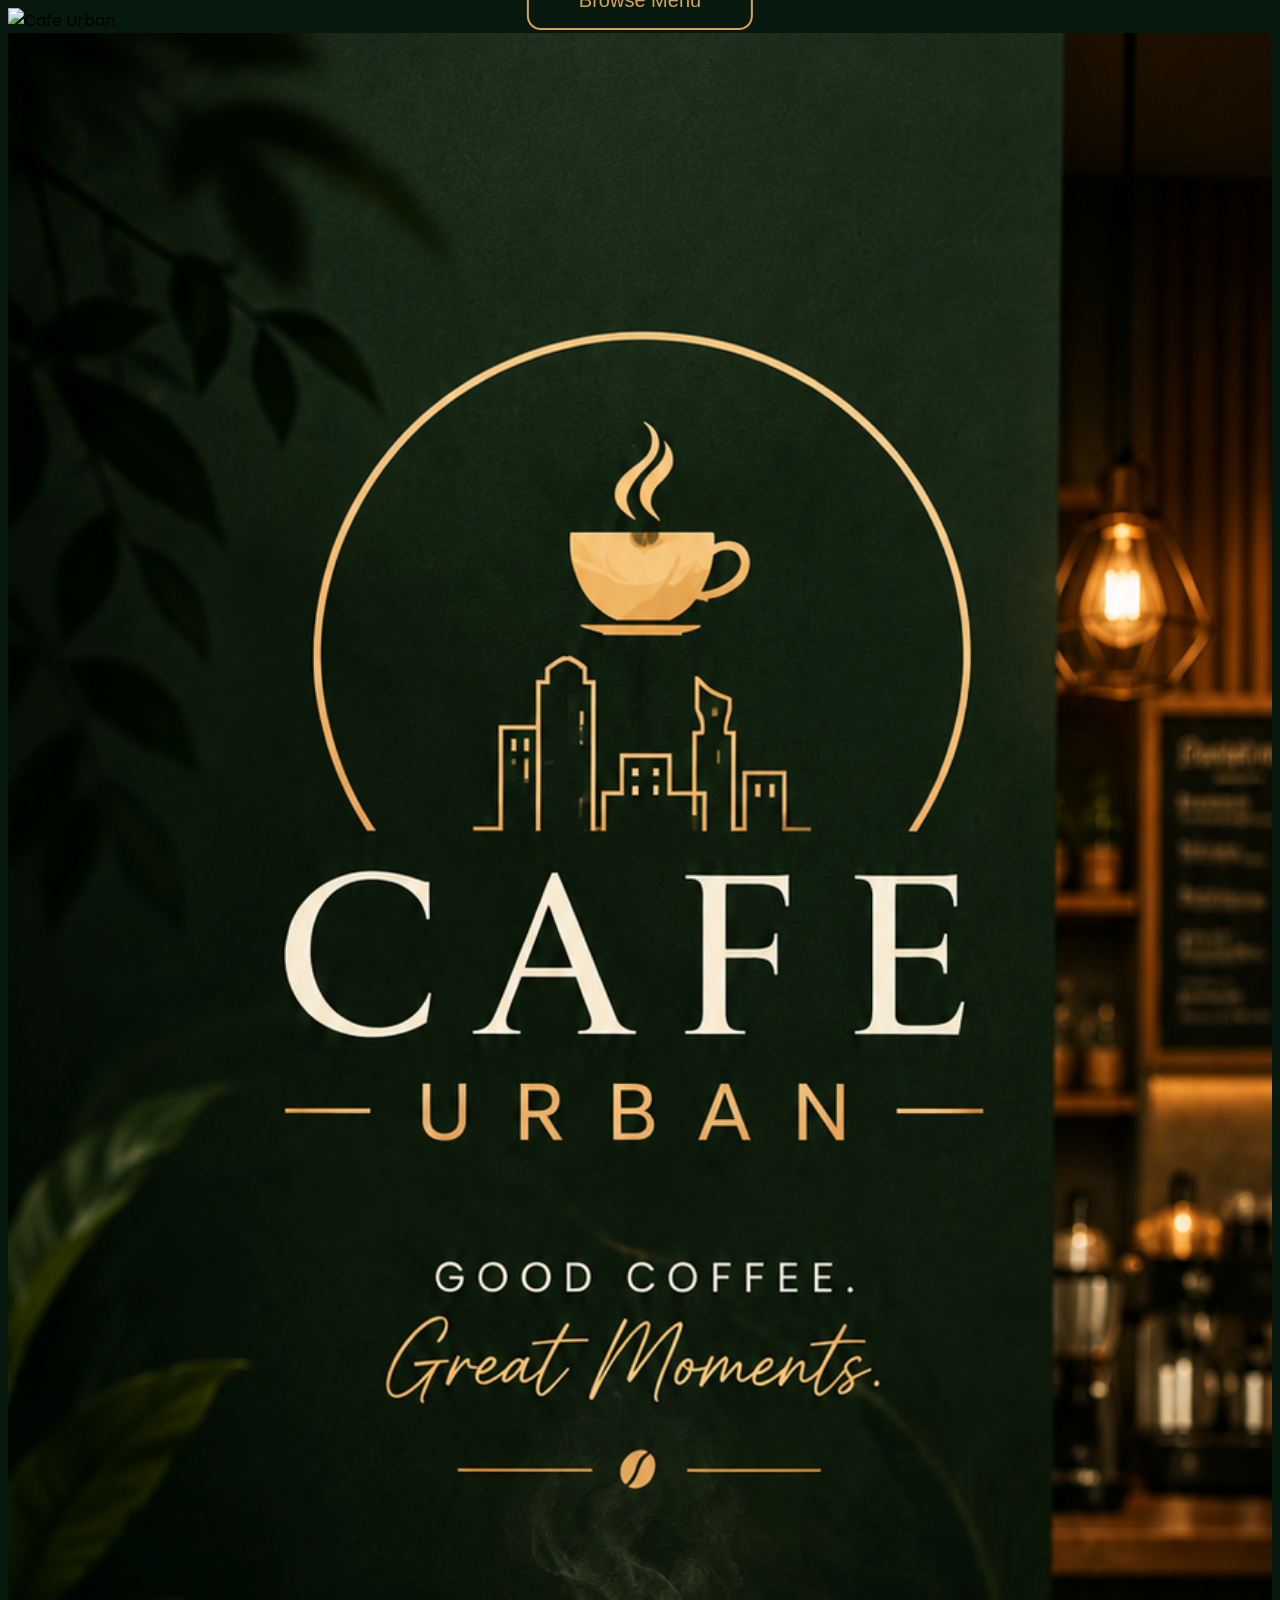
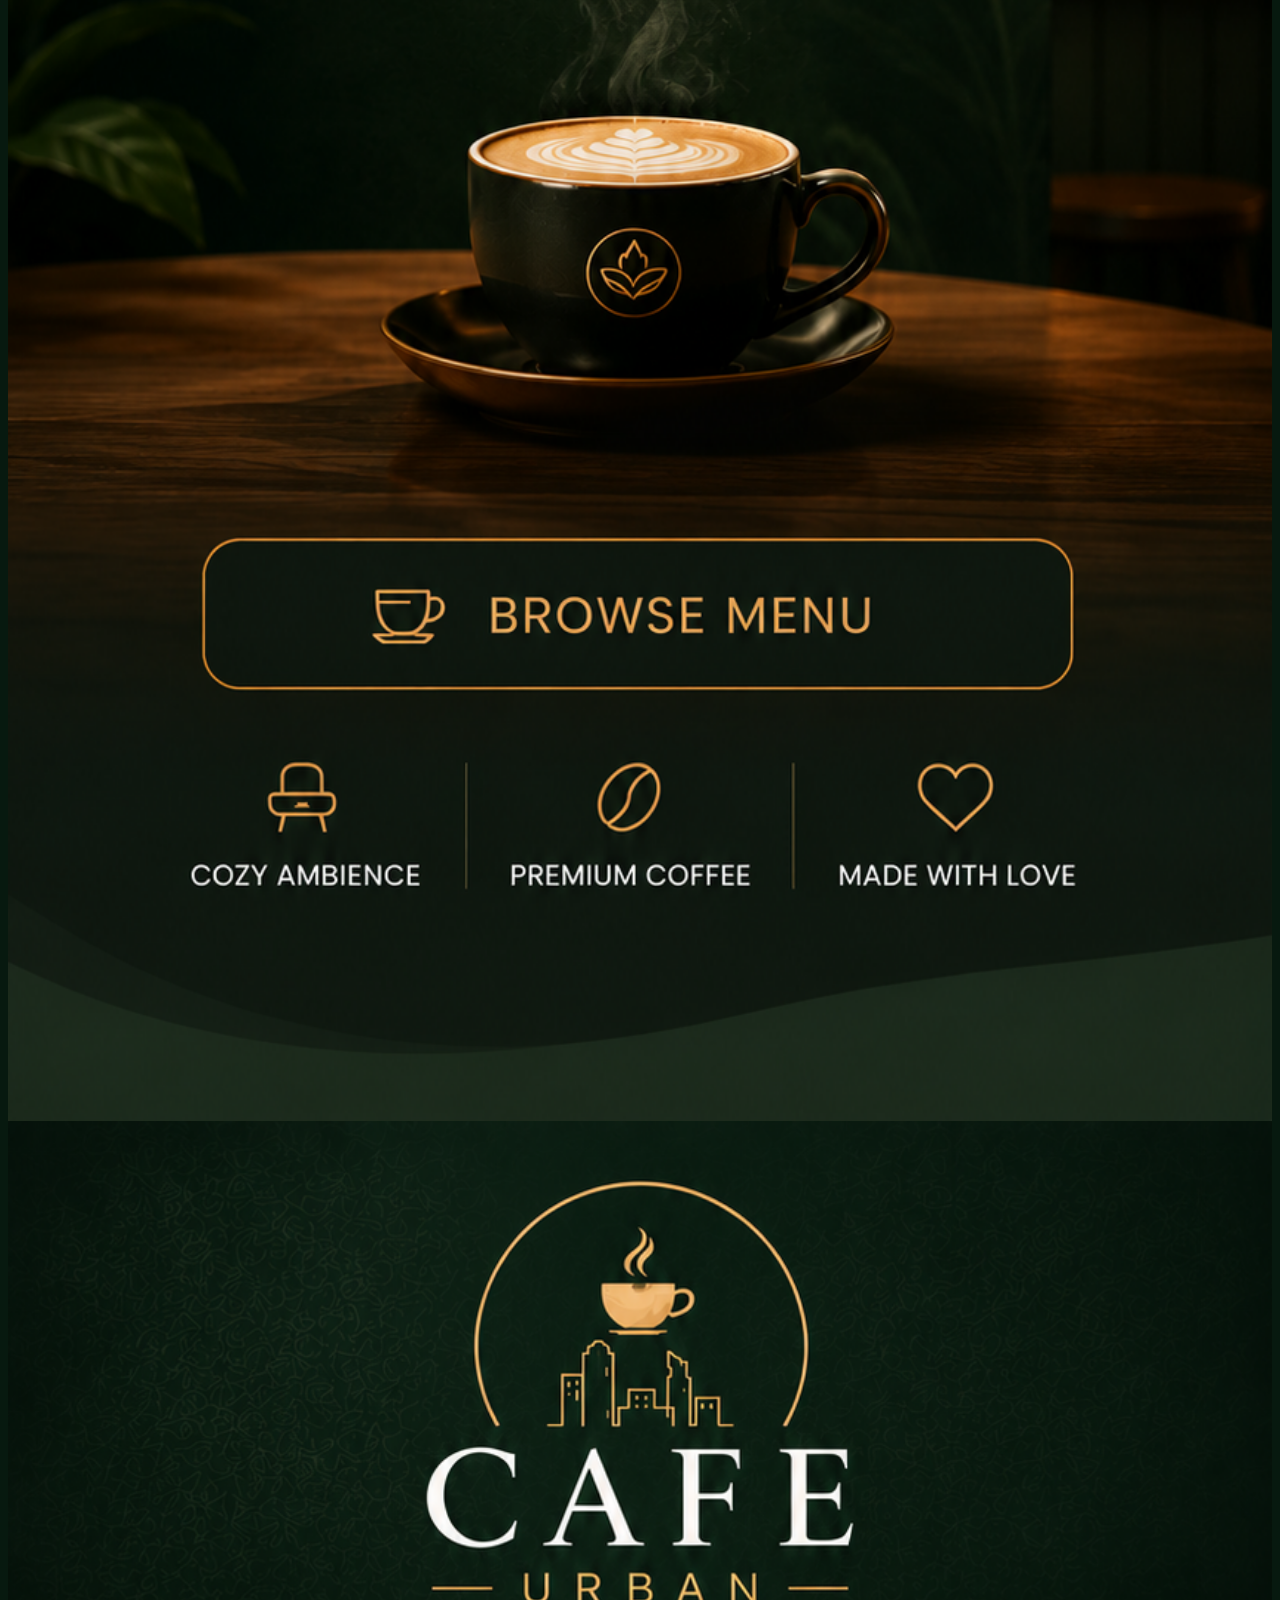
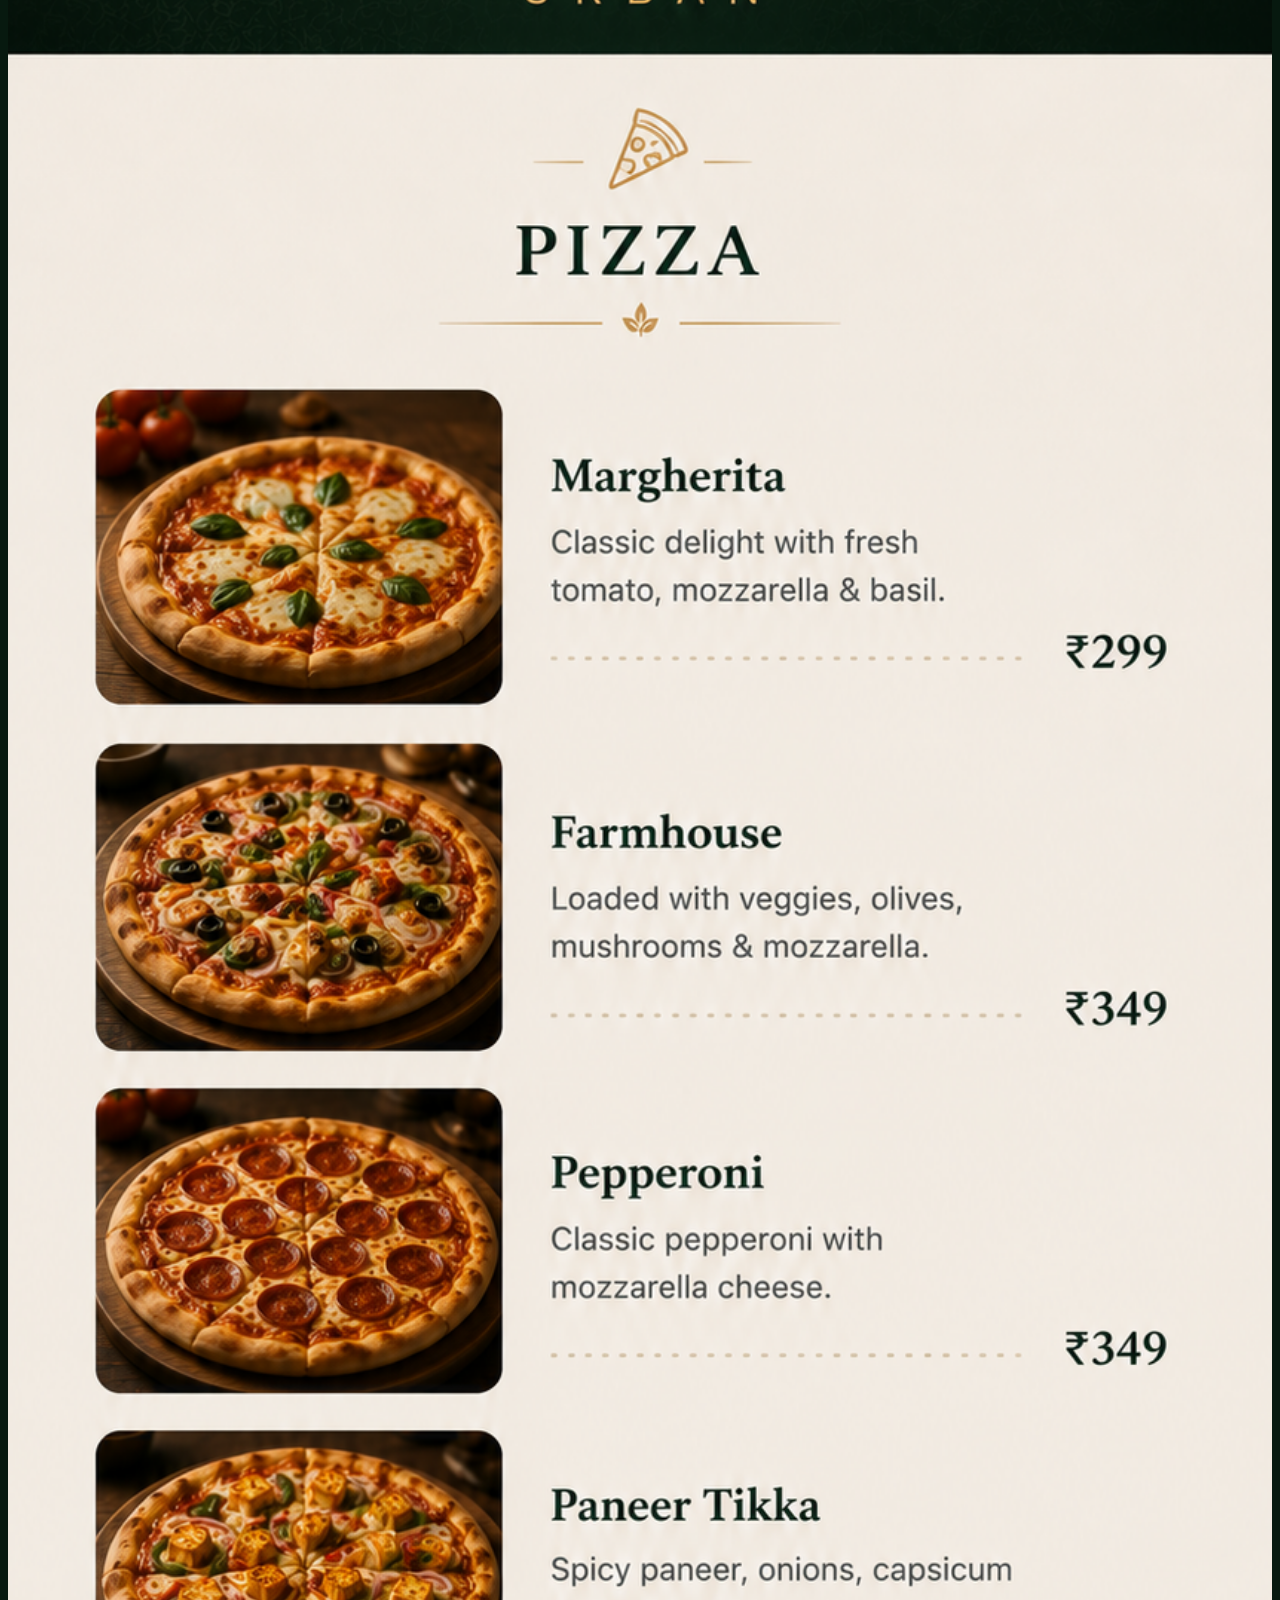
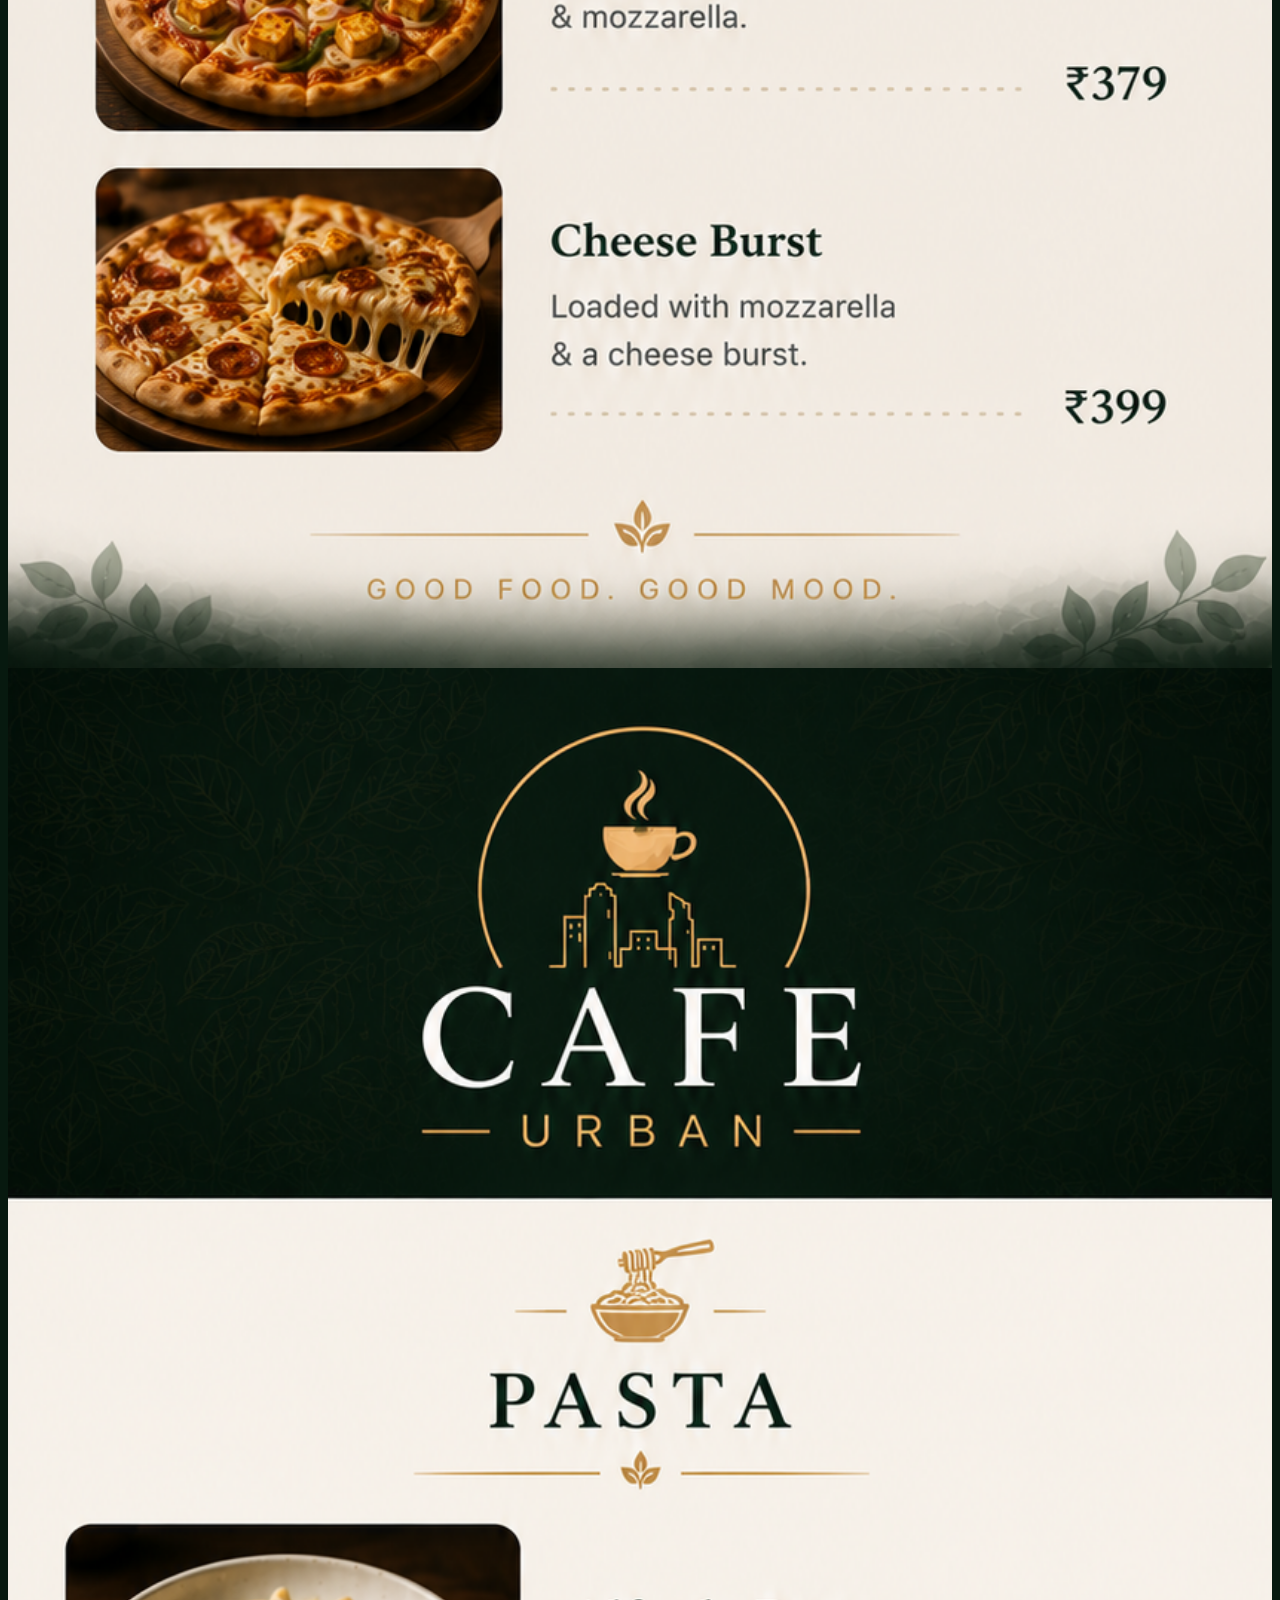
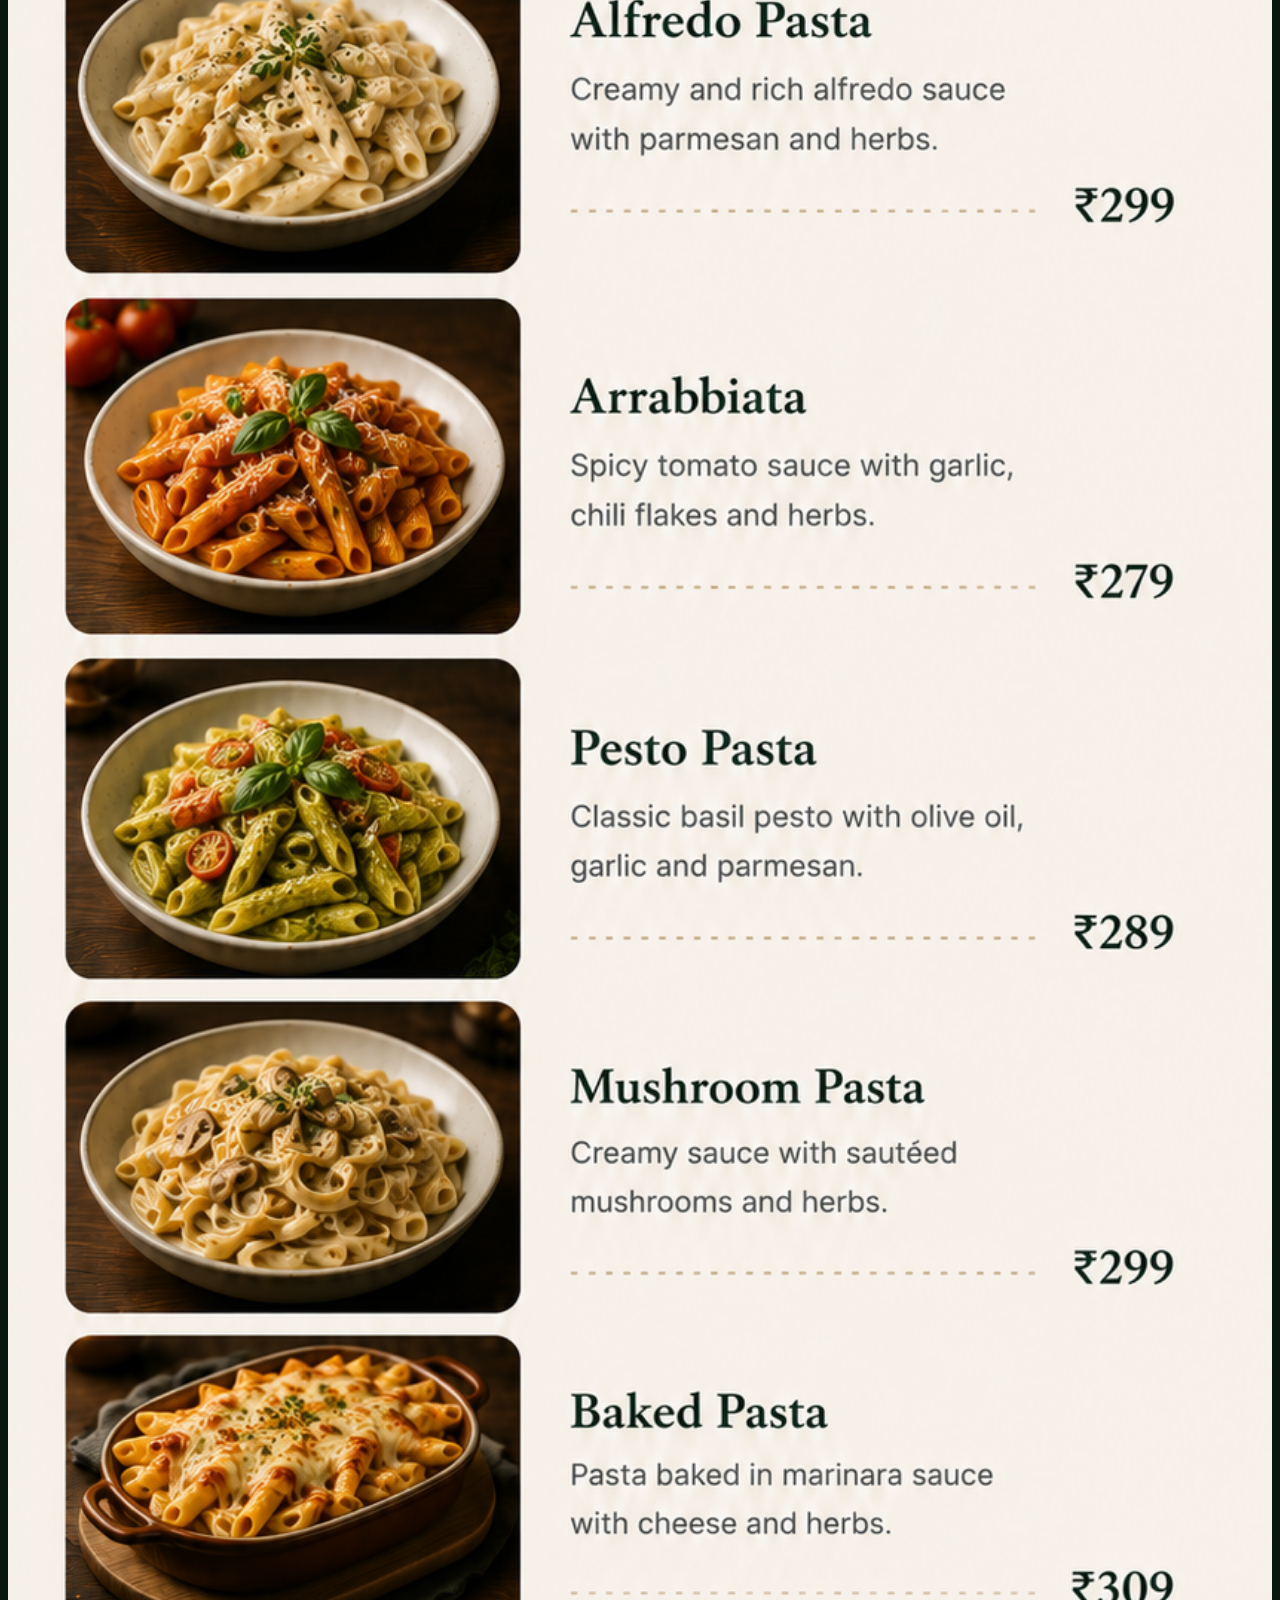
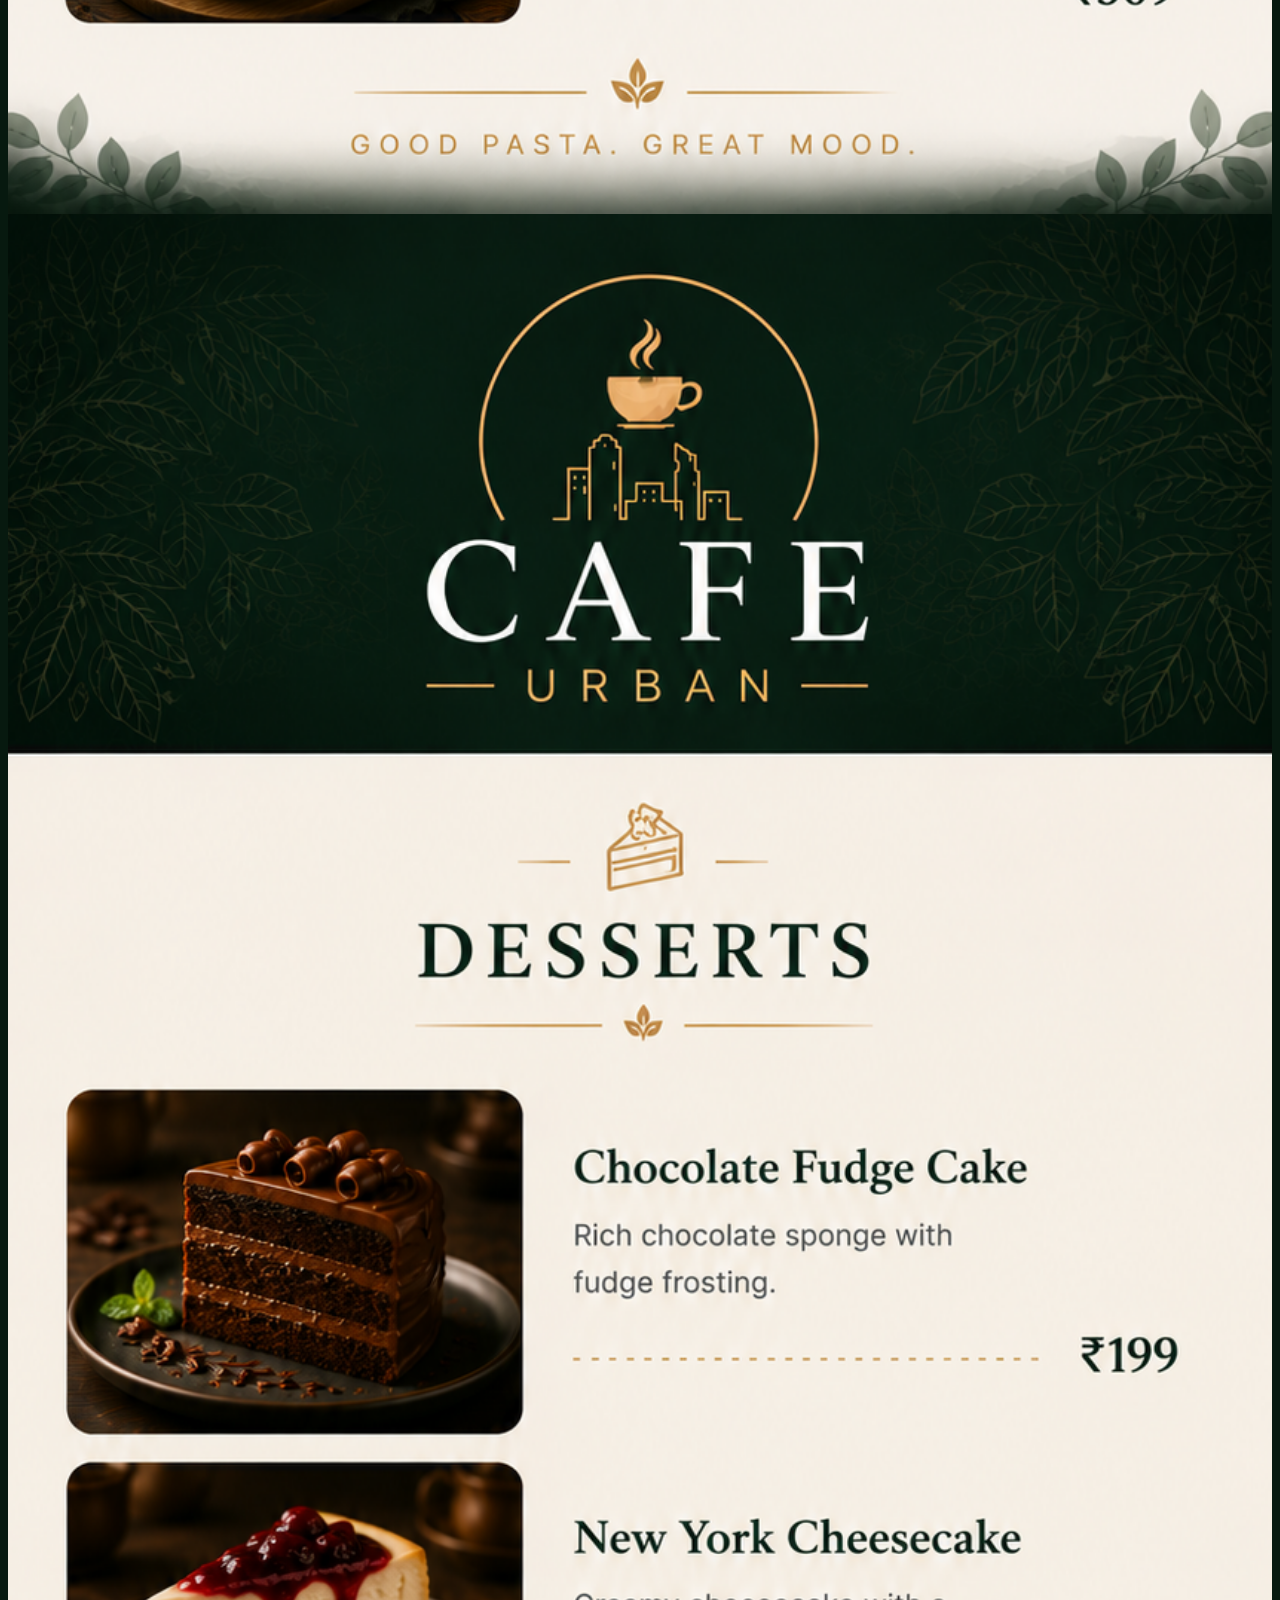
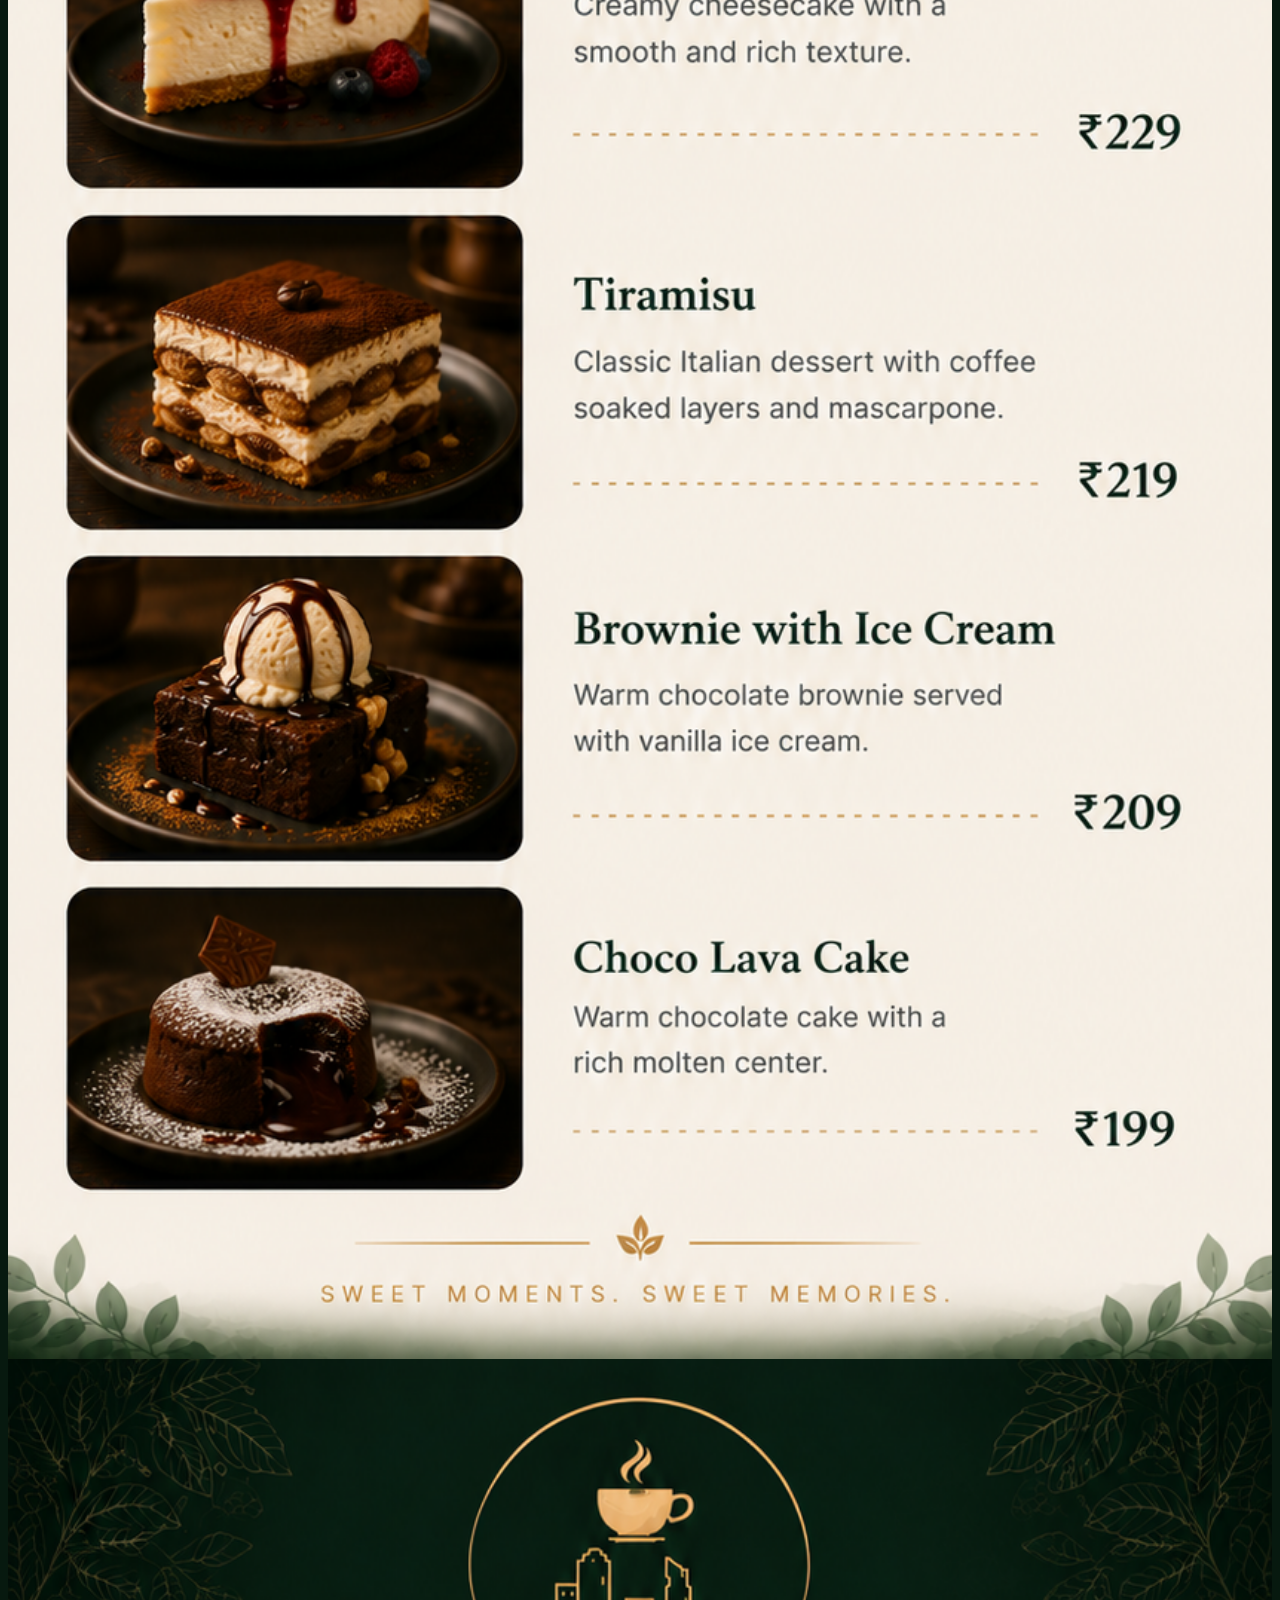
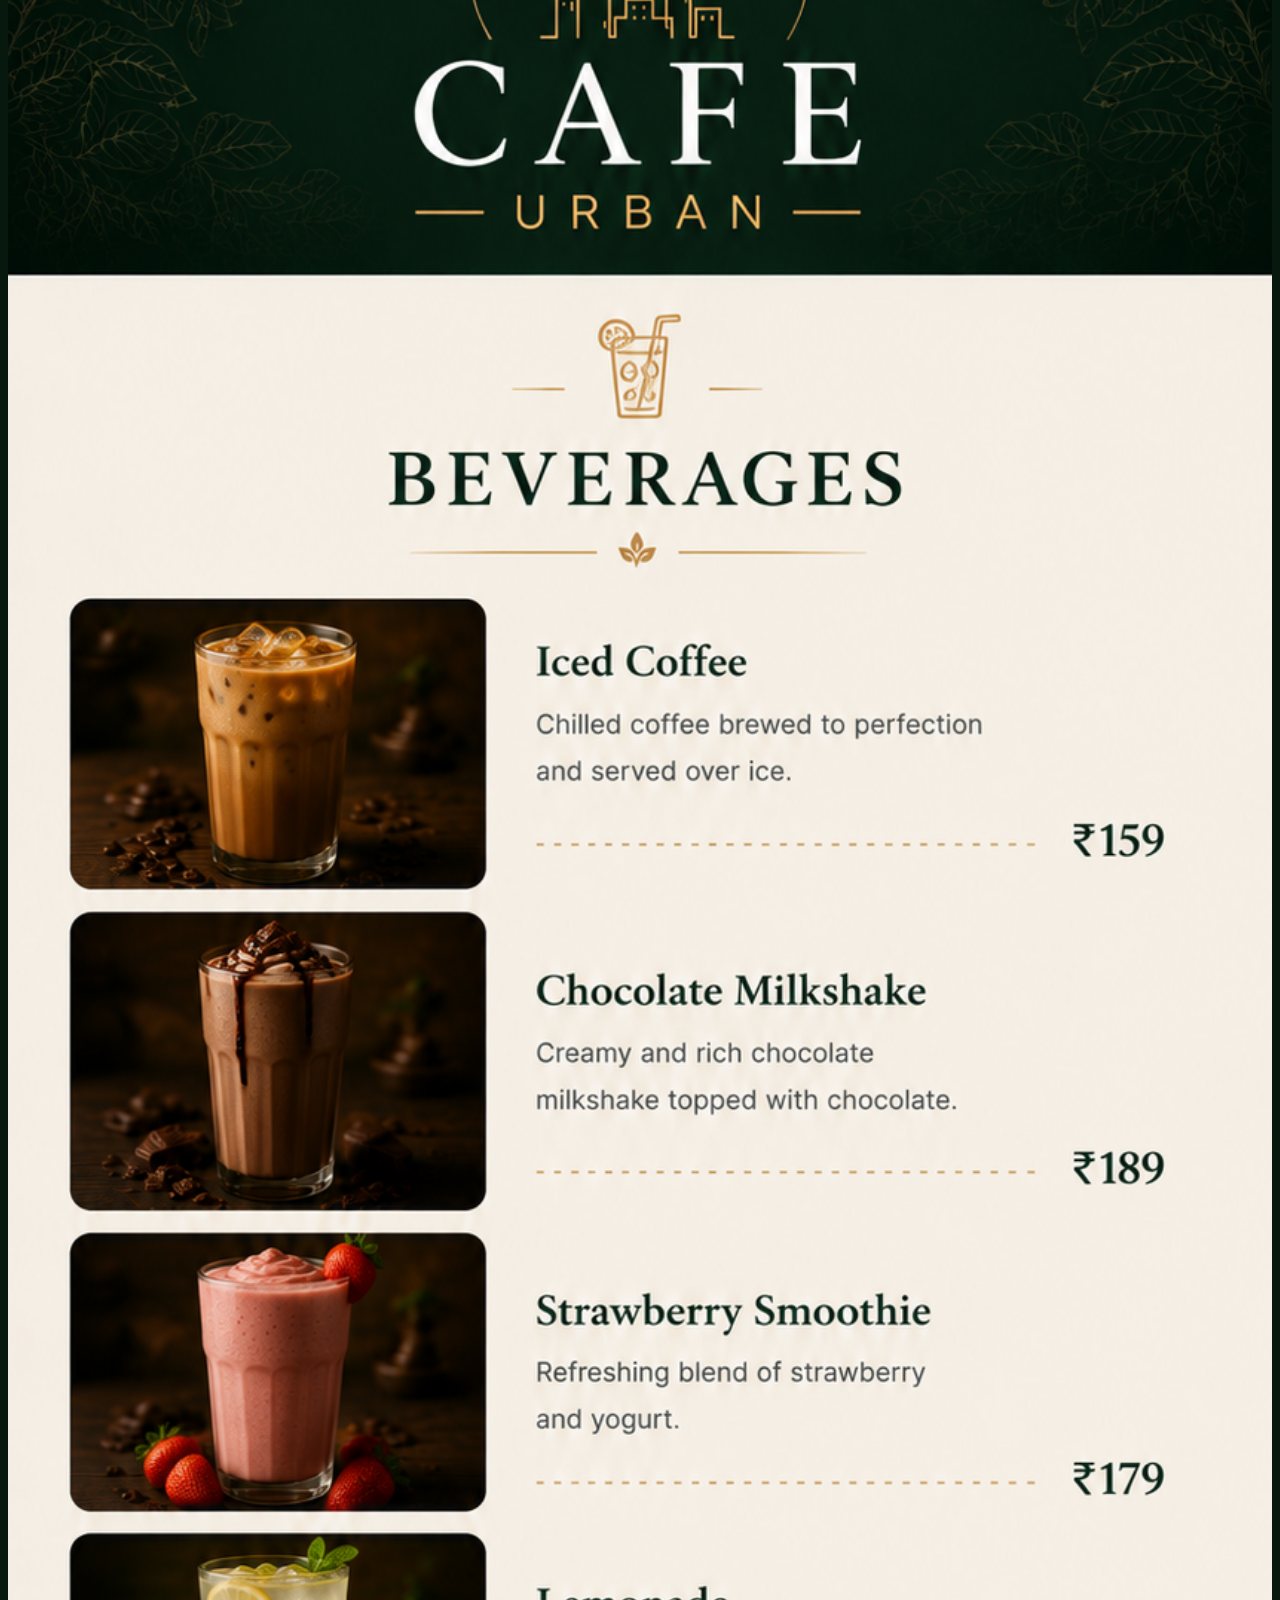
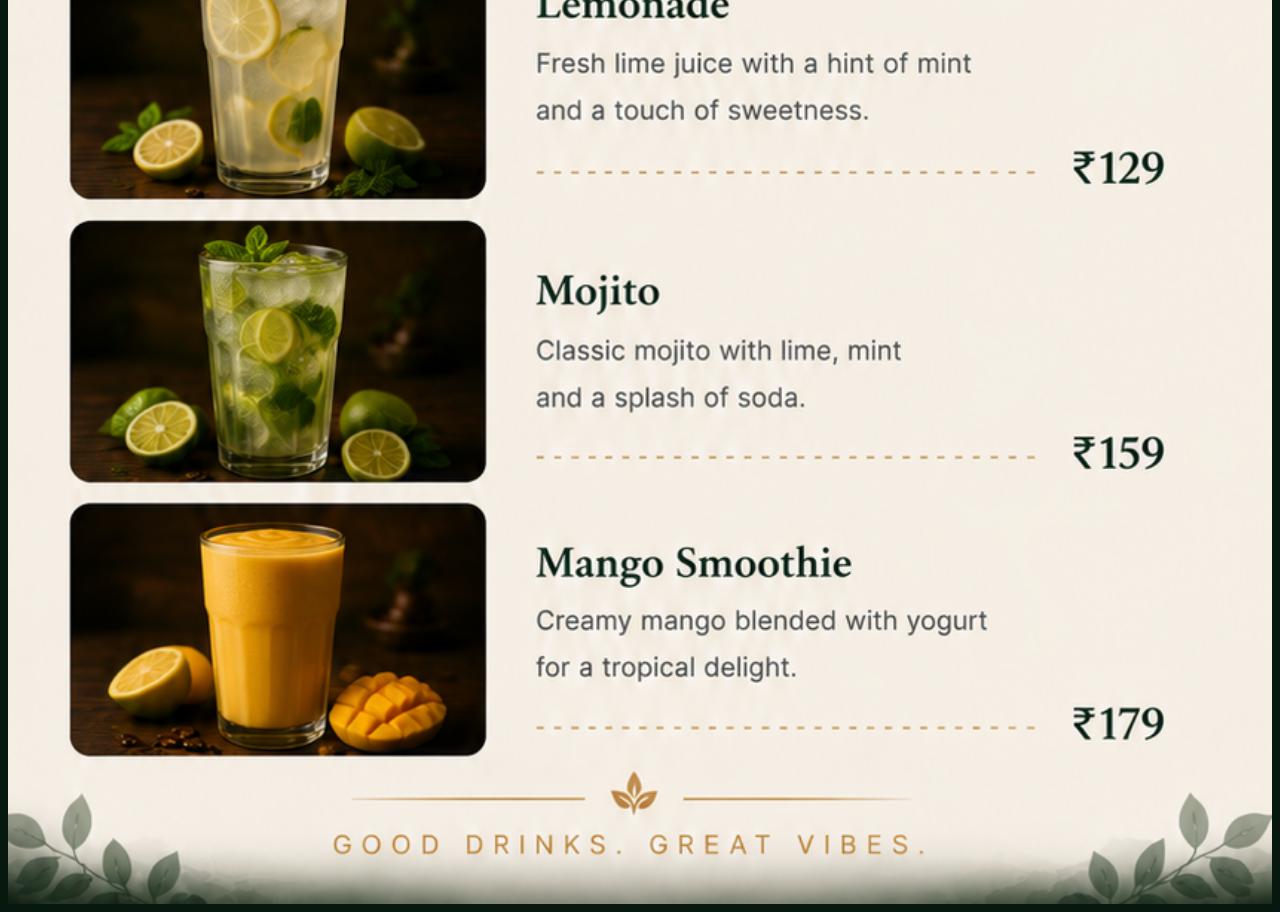
==== index.html @ f93a3f53 "Rename Index.html to index.html" ====
<!DOCTYPE html>
<html lang="en">

<head>

<meta charset="UTF-8">

<meta name="viewport"
content="width=device-width, initial-scale=1.0">

<title>Cafe Urban</title>

<link rel="stylesheet" href="style.css">

<link rel="preconnect" href="https://fonts.googleapis.com">

<link href="https://fonts.googleapis.com/css2?family=Cormorant+Garamond:wght@400;700&family=Poppins:wght@300;400;500&display=swap" rel="stylesheet">

</head>

<body>

<header class="hero">

<img src="images/hero.png" alt="Cafe Urban">

<div class="overlay">

<button onclick="scrollMenu()">

Browse Menu

</button>

</div>

</header>

<section id="menu">

<div class="category">

<img src="hero.png">

</div>

<div class="category">

<img src="pizza.png">

</div>

<div class="category">

<img src="pasta.png">

</div>

<div class="category">

<img src="desserts.png">

</div>

<div class="category">

<img src="beverages.png">

</div>

</section>

<script src="script.js"></script>

</body>

</html>
---- style.css ----
s=*{
margin:0;
padding:0;
box-sizing:border-box;
}

body{

background:#07190F;

font-family:Poppins;

overflow-x:hidden;

}

.hero{

position:relative;

width:100%;

}

.hero img{

width:100%;

display:block;

}

.overlay{

position:absolute;

bottom:13%;

left:50%;

transform:translateX(-50%);

}

button{

background:transparent;

border:2px solid #D8A44D;

color:#D8A44D;

padding:16px 50px;

font-size:20px;

border-radius:14px;

cursor:pointer;

transition:.3s;

}

button:hover{

background:#D8A44D;

color:#07190F;

}

#menu{

background:#F8F3EB;

}

.category{

width:100%;

}

.category img{

width:100%;

display:block;

}
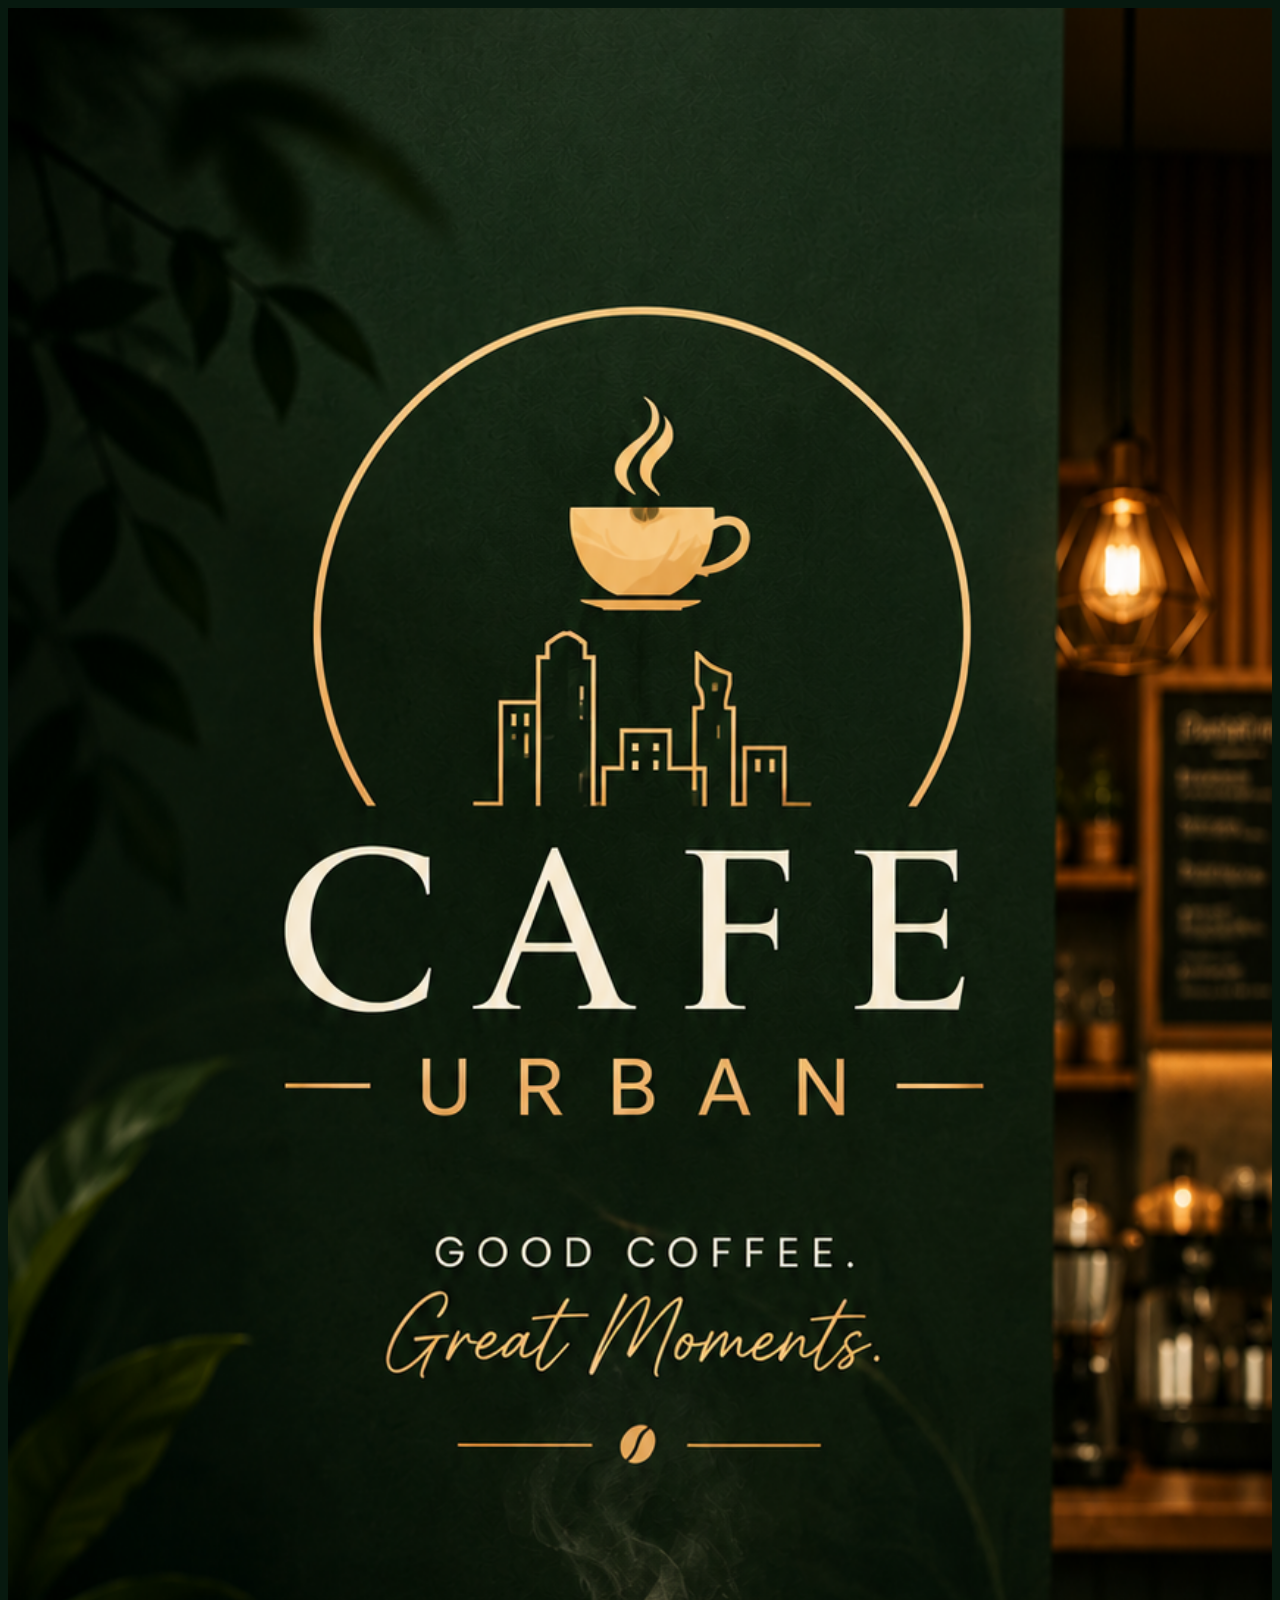
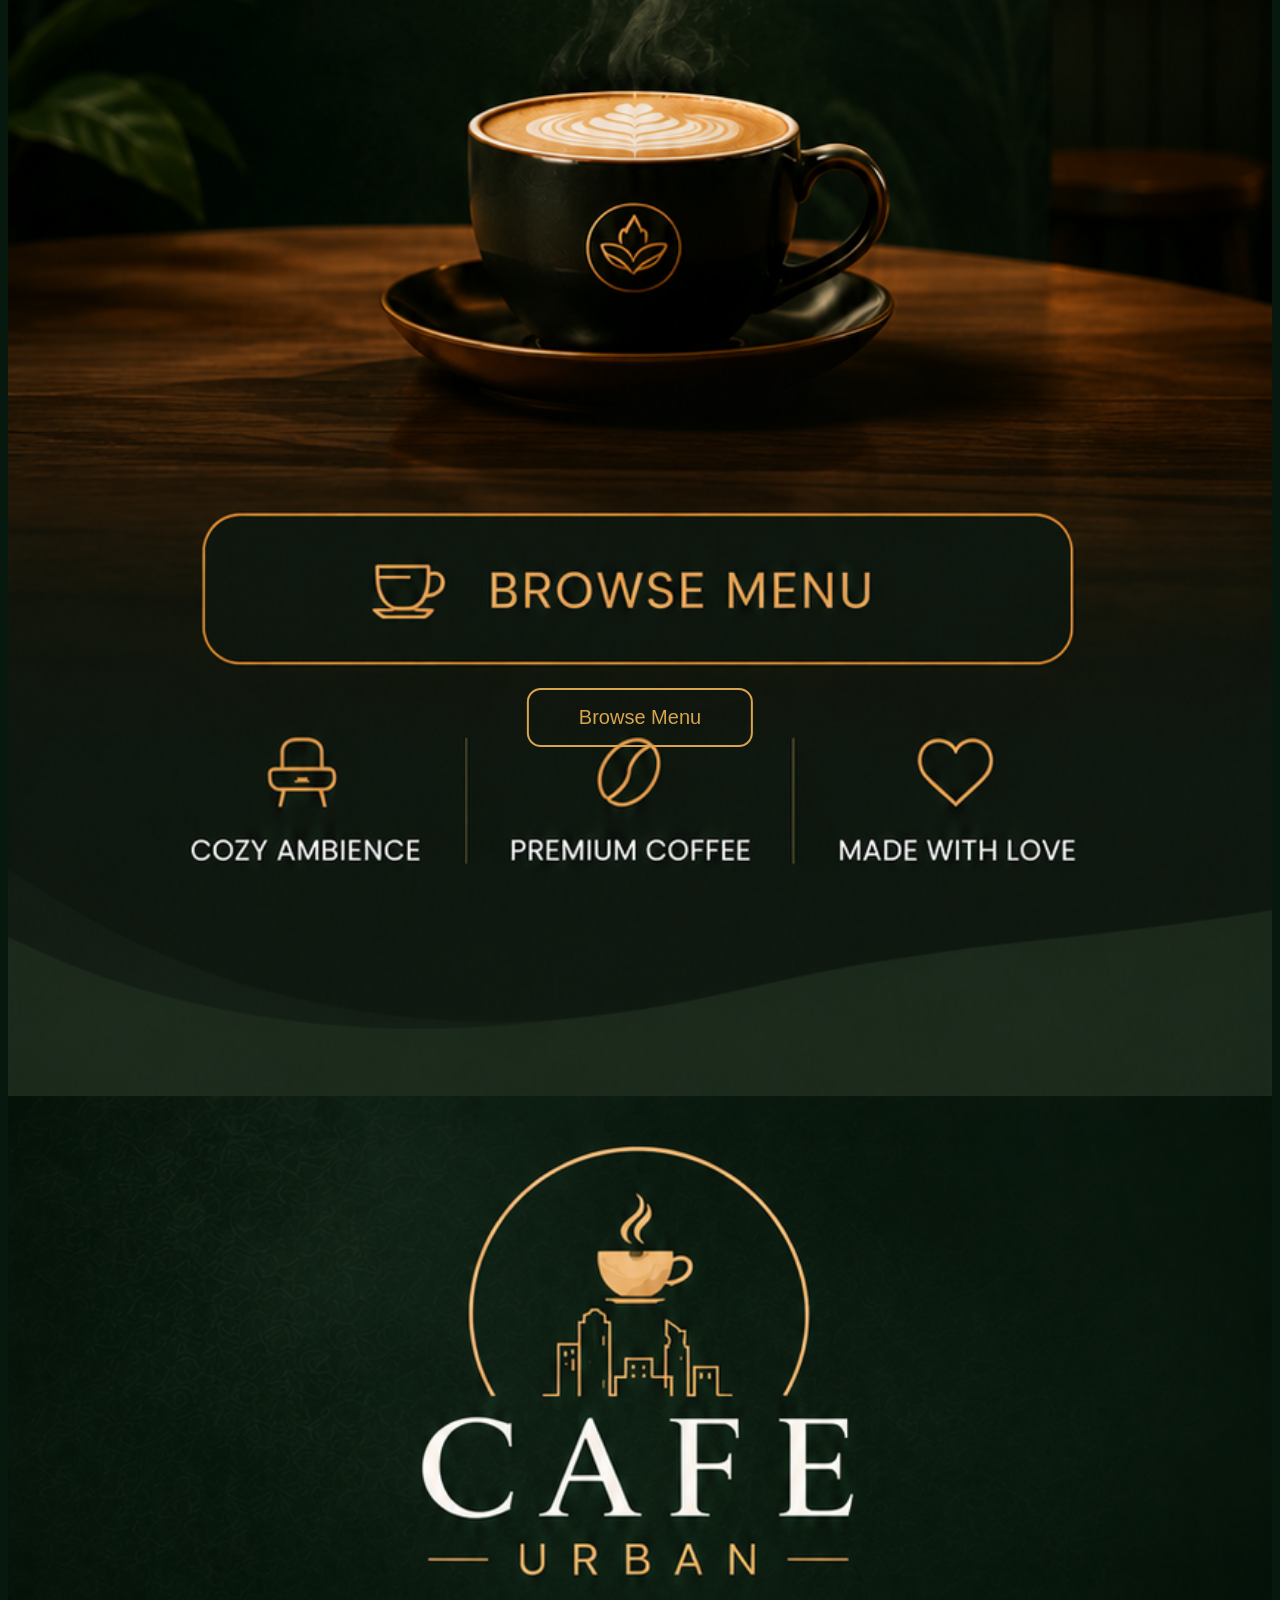
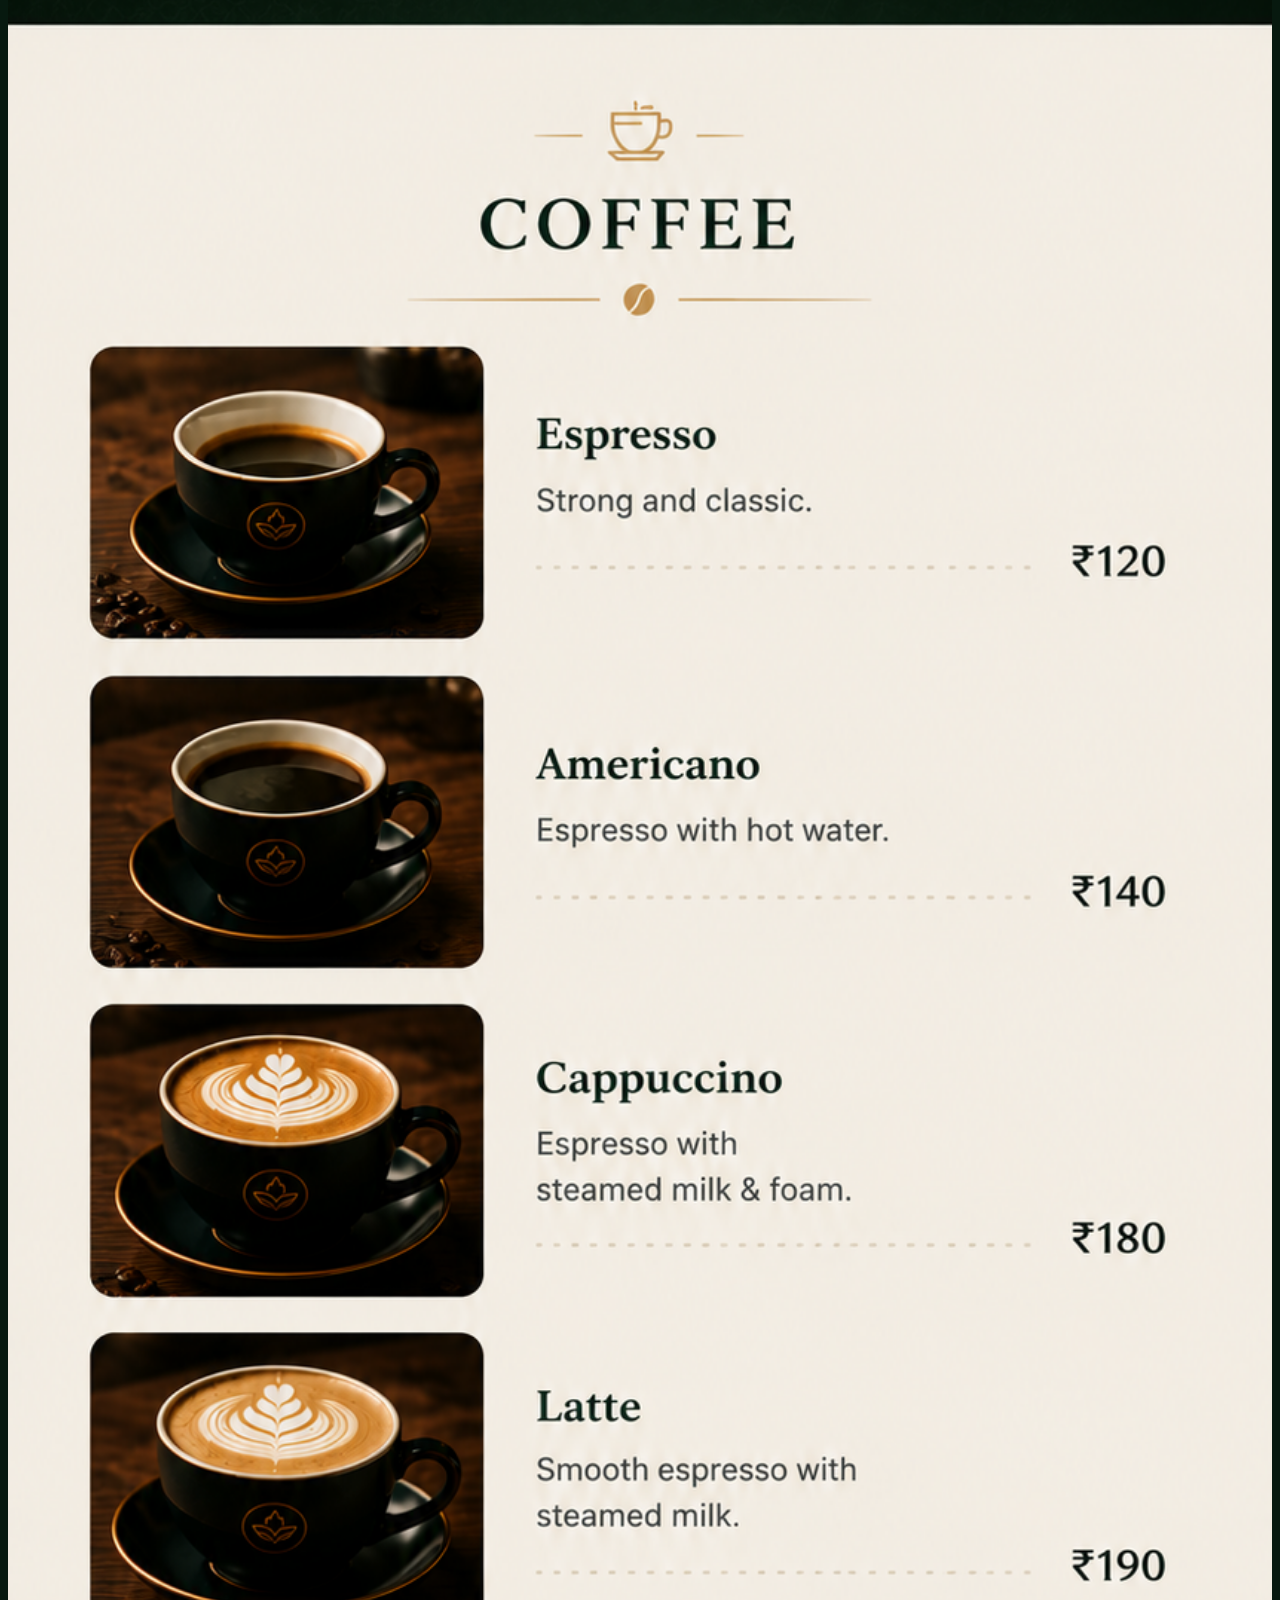
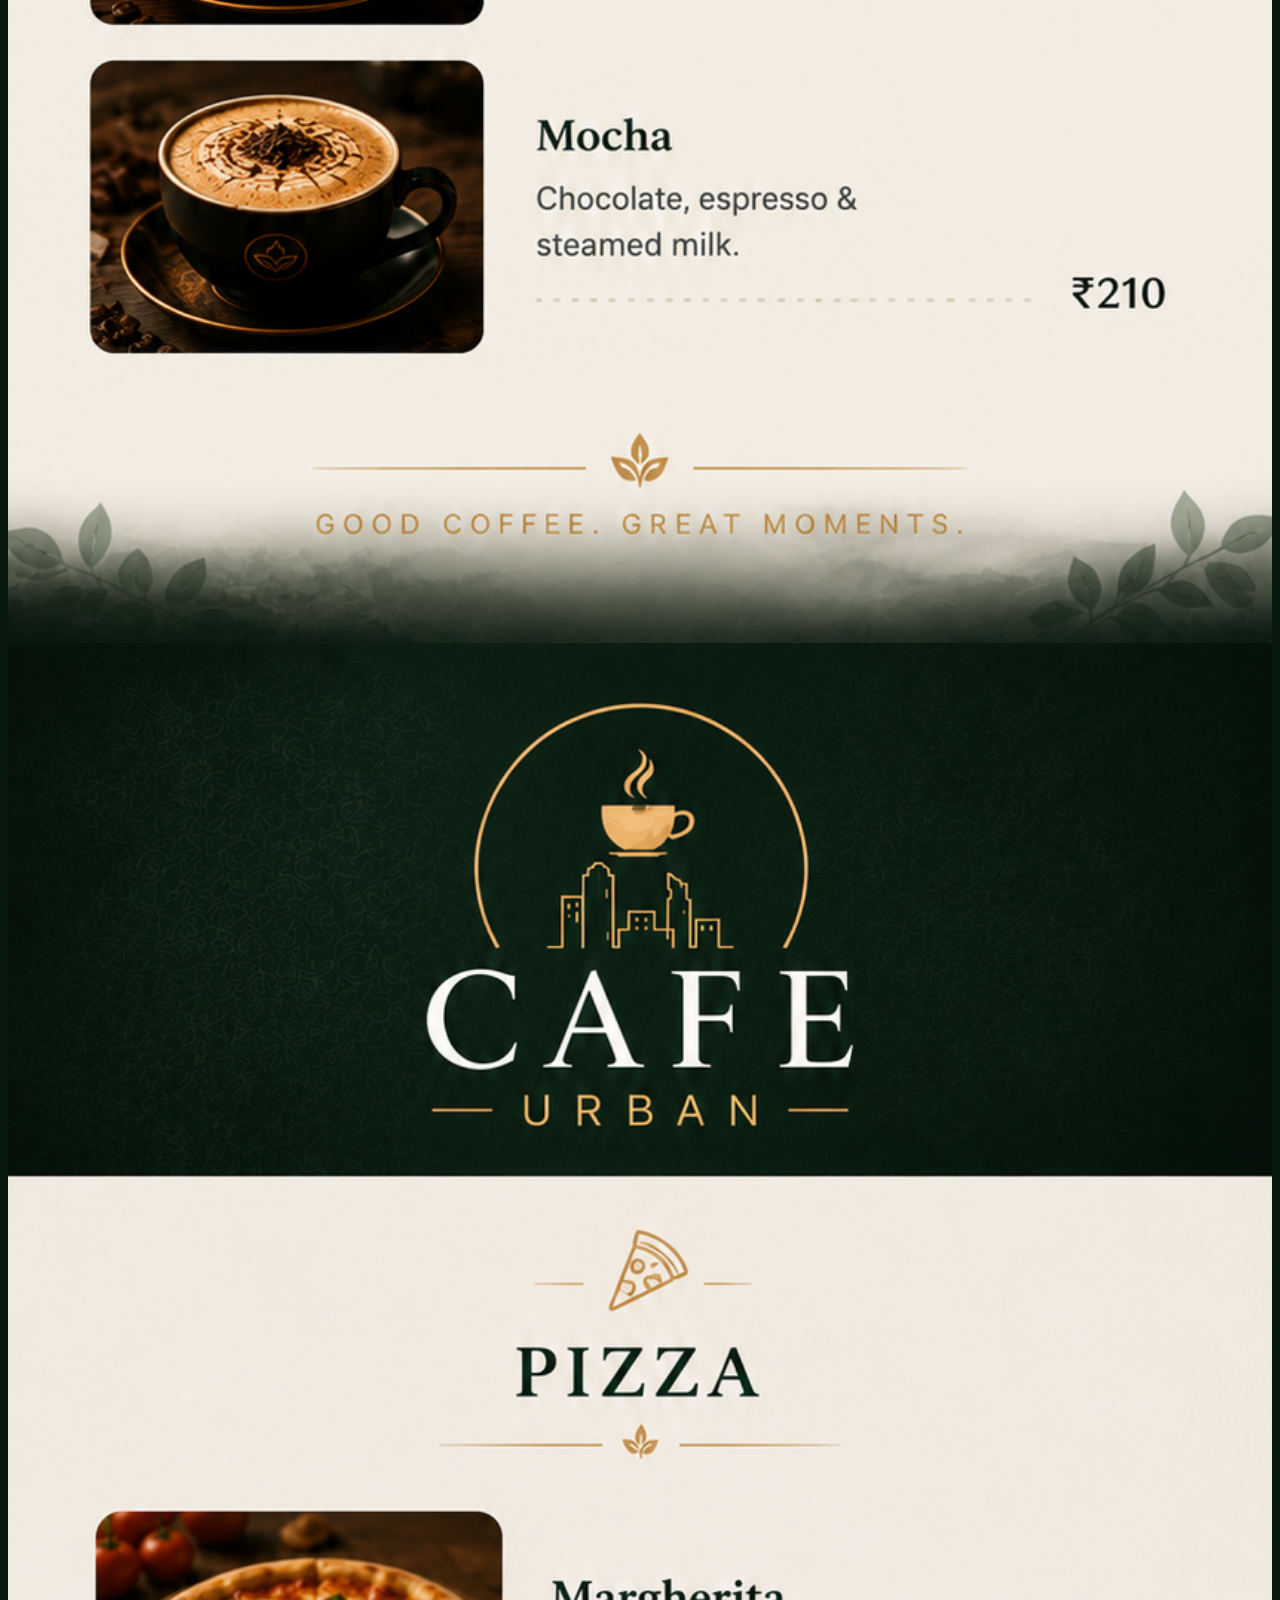
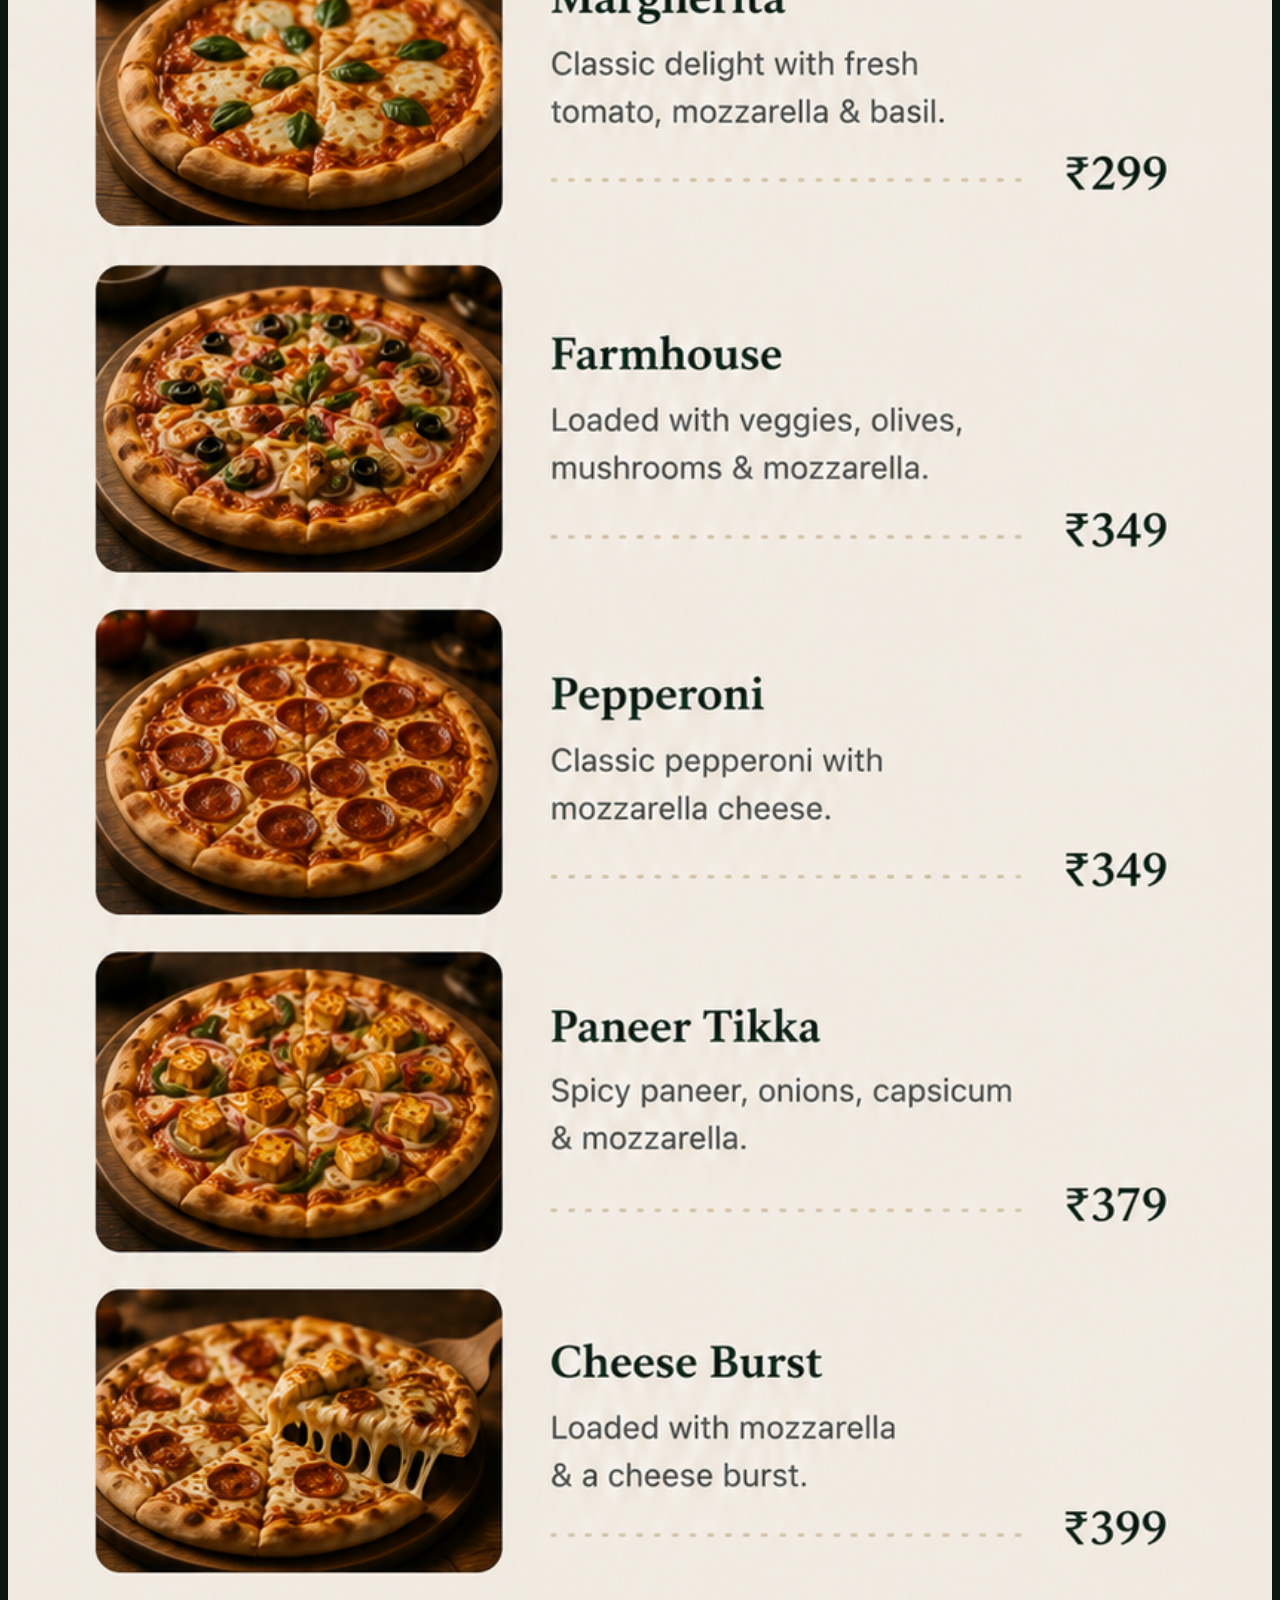
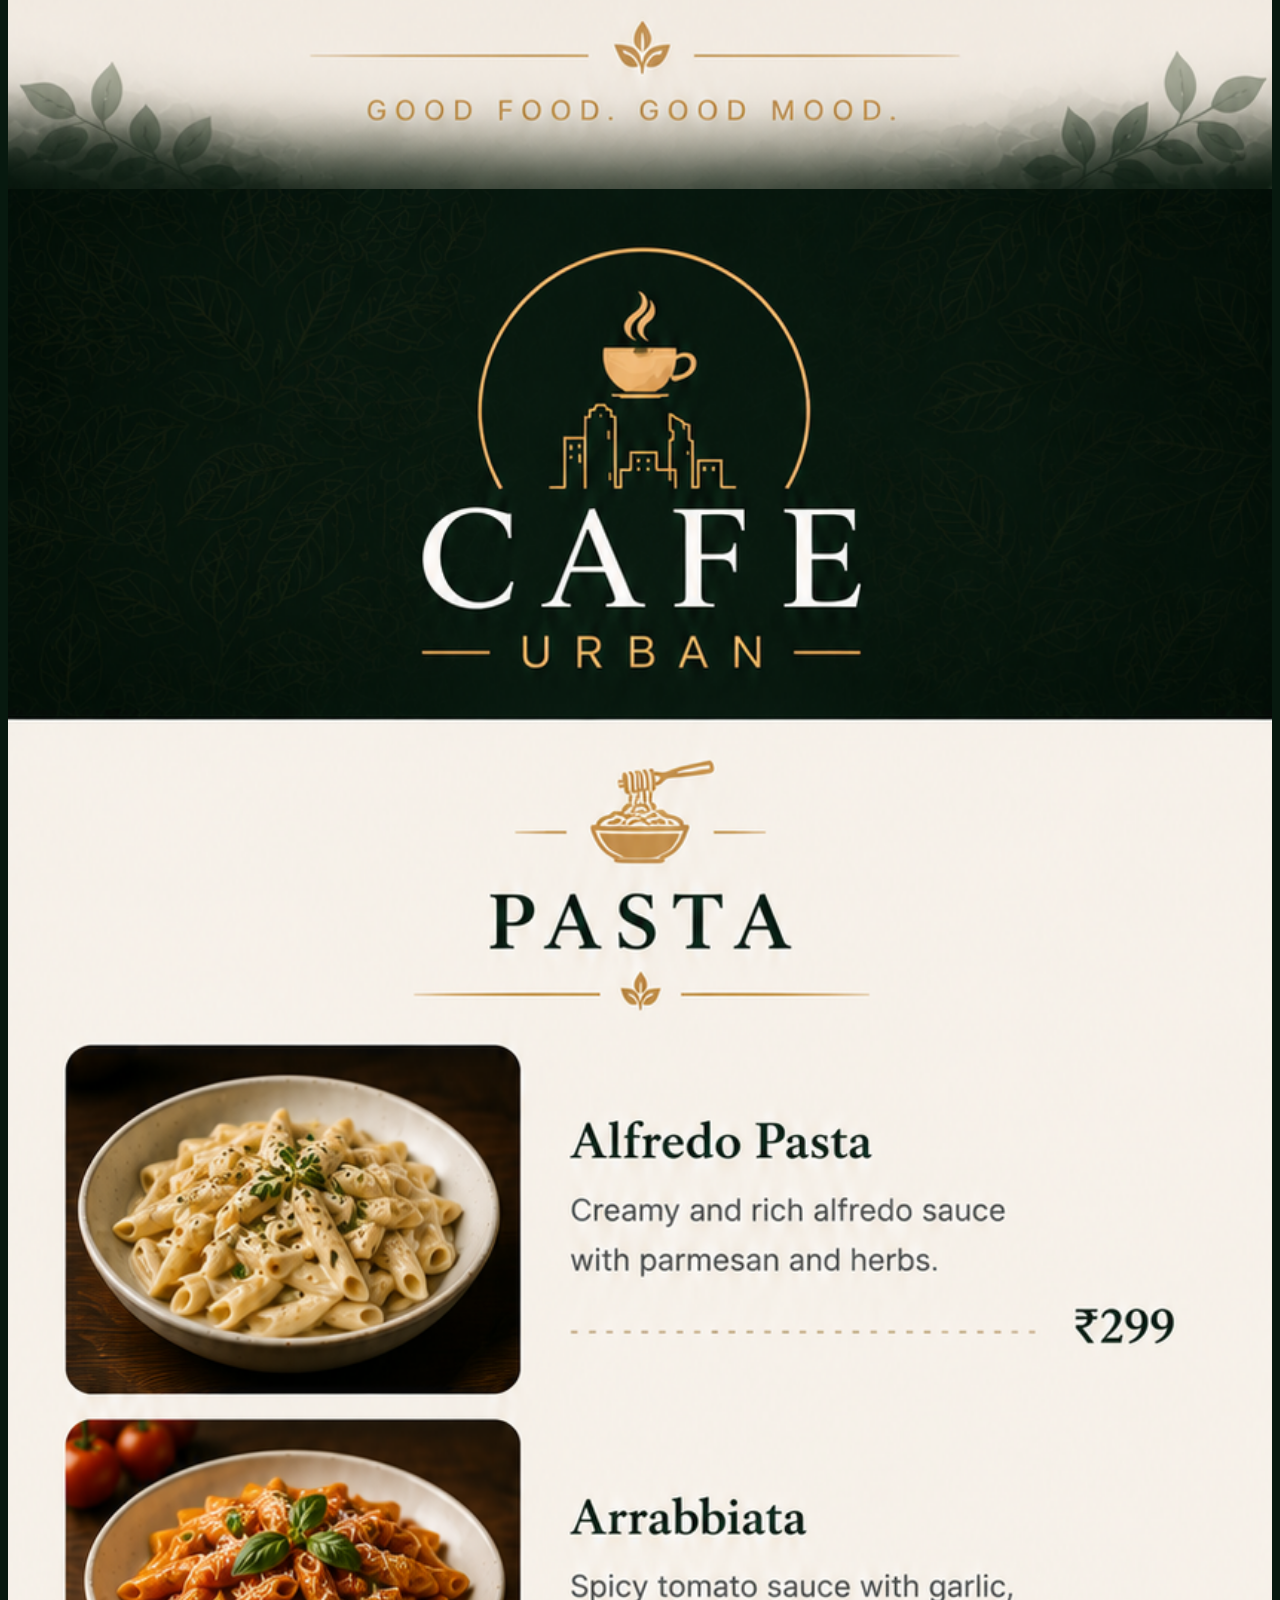
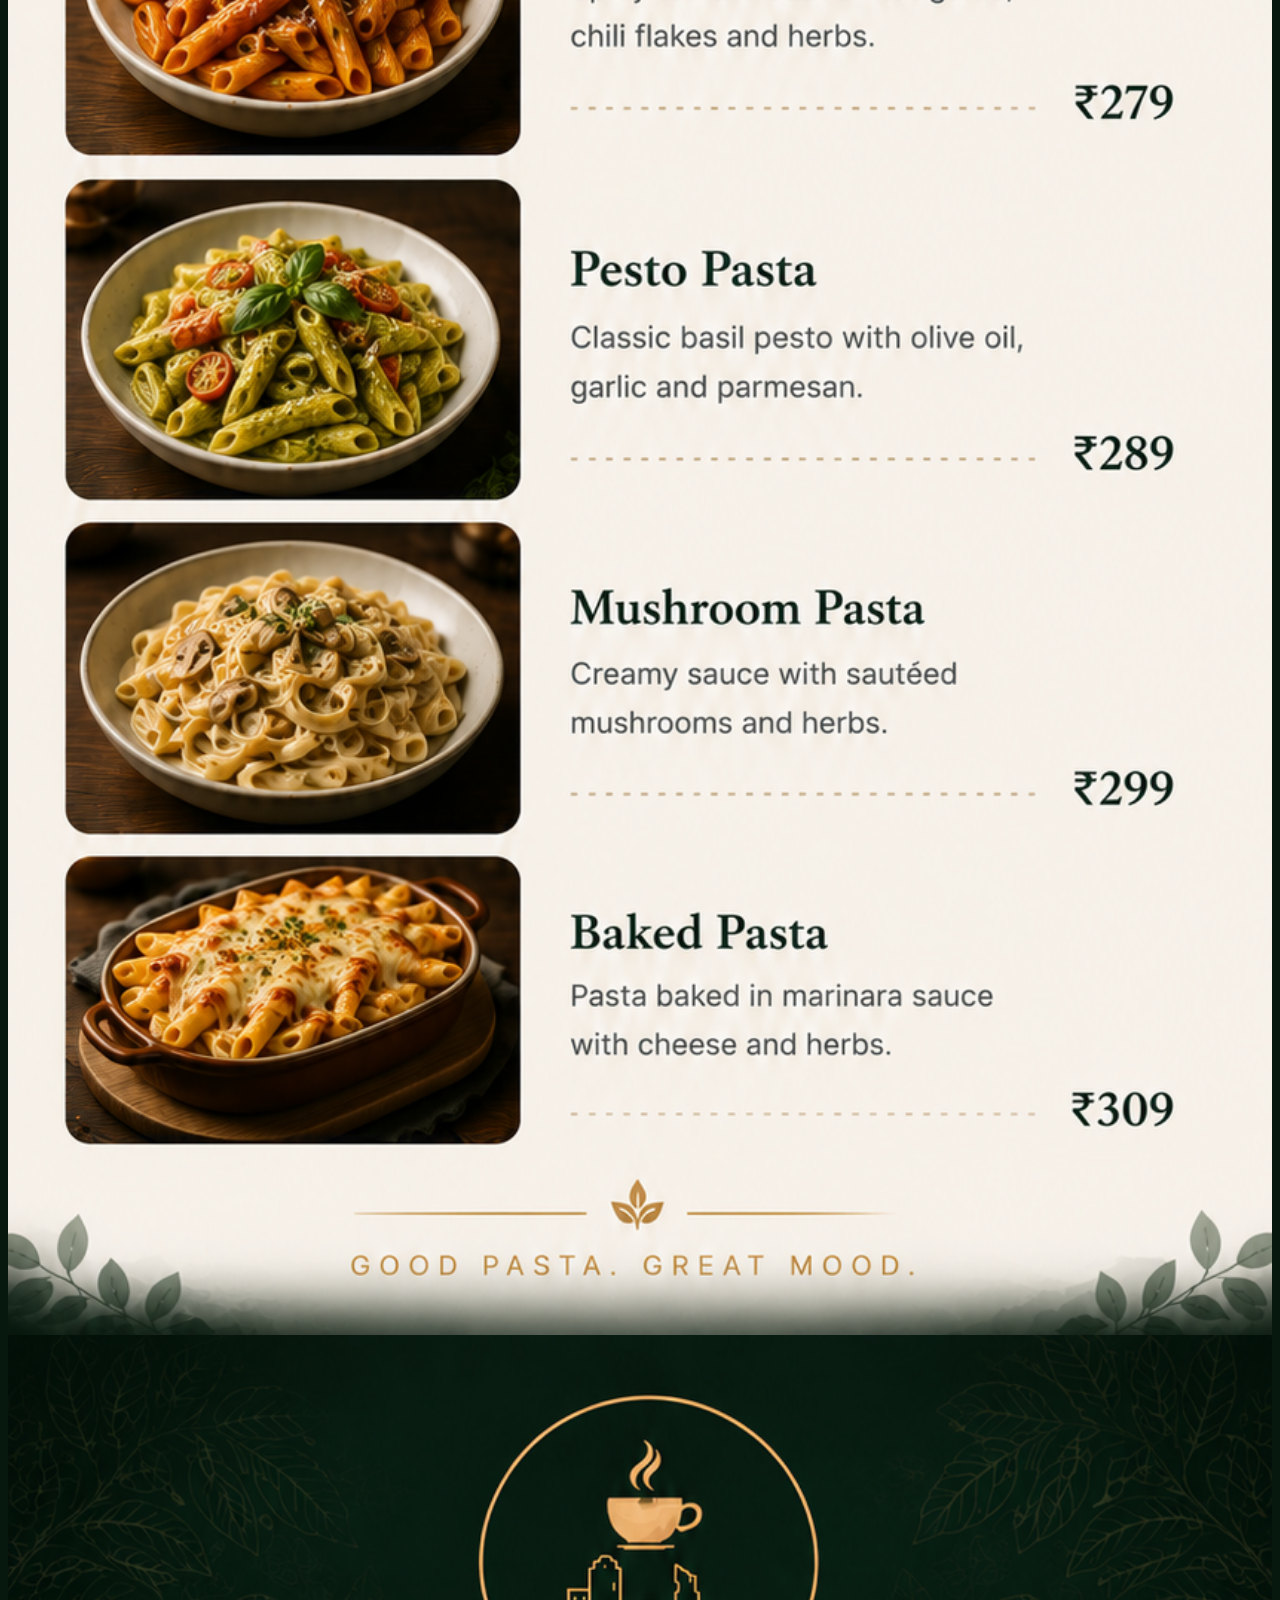
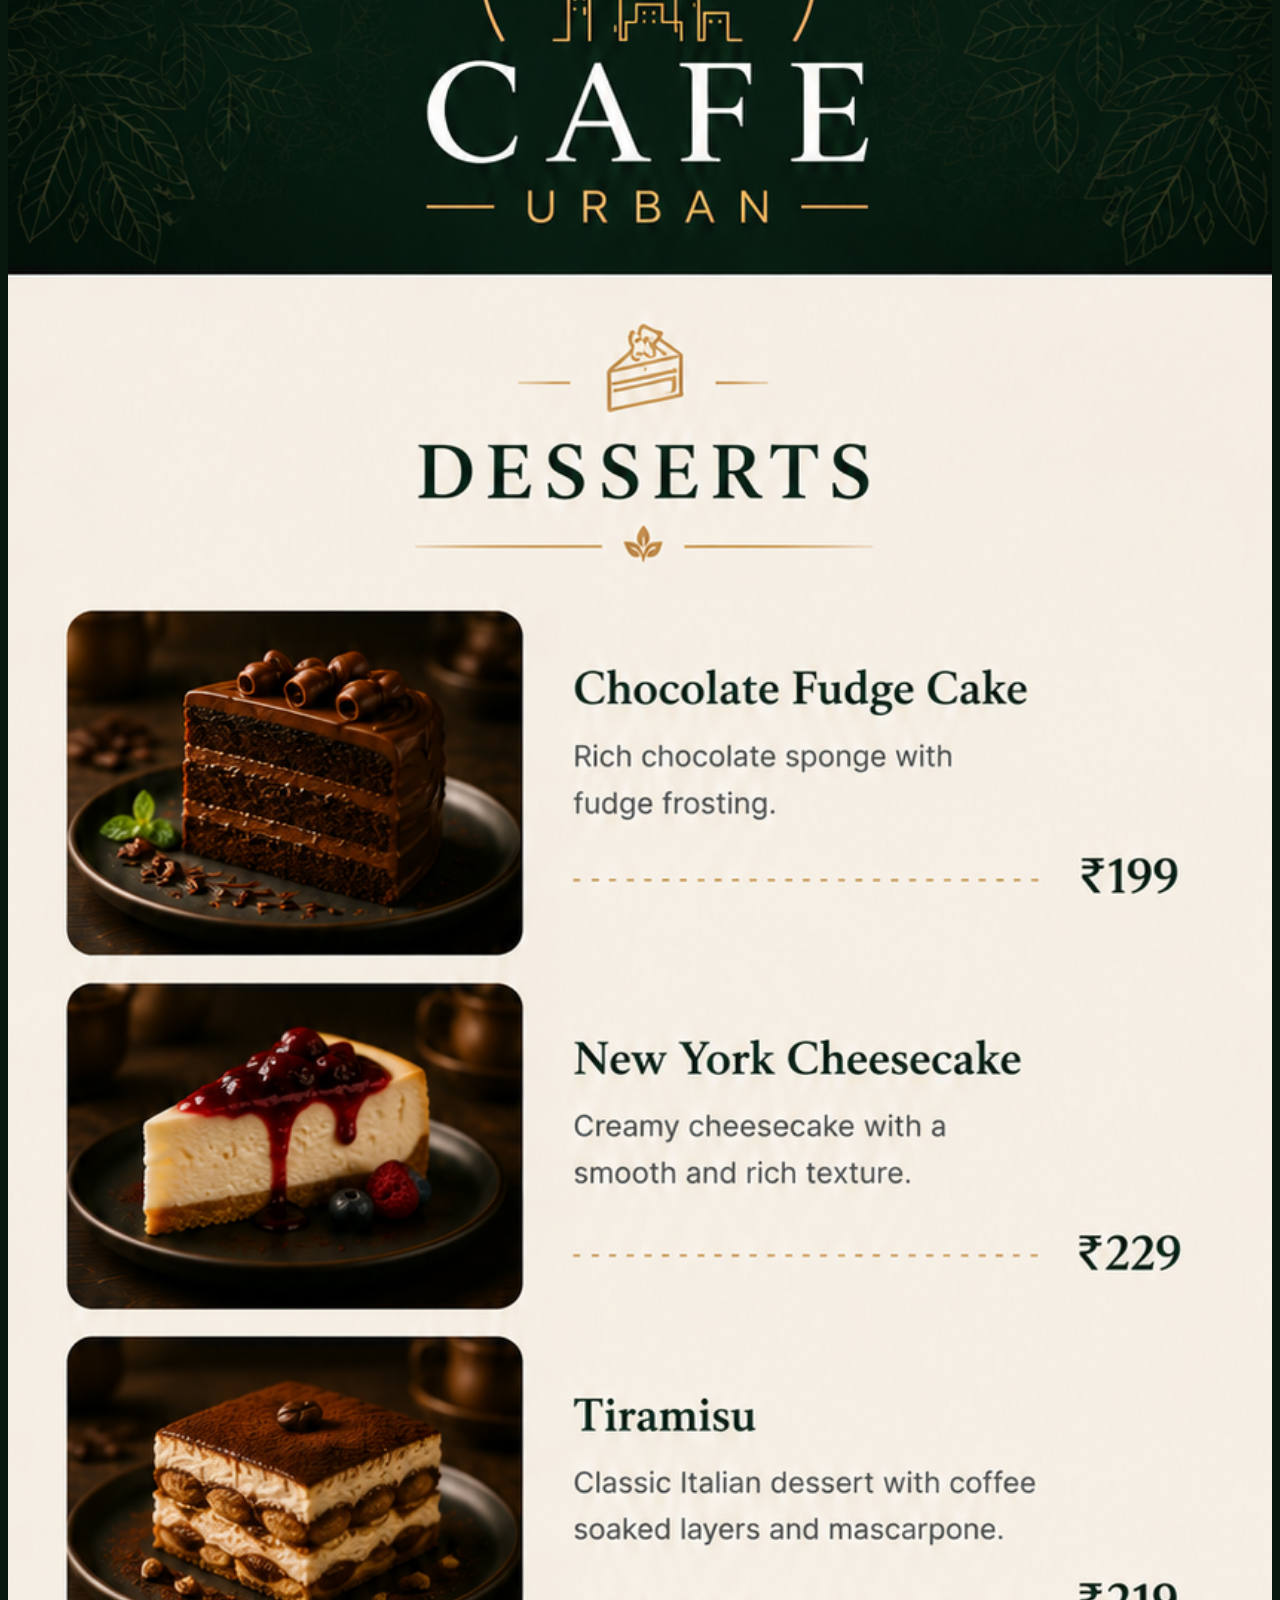
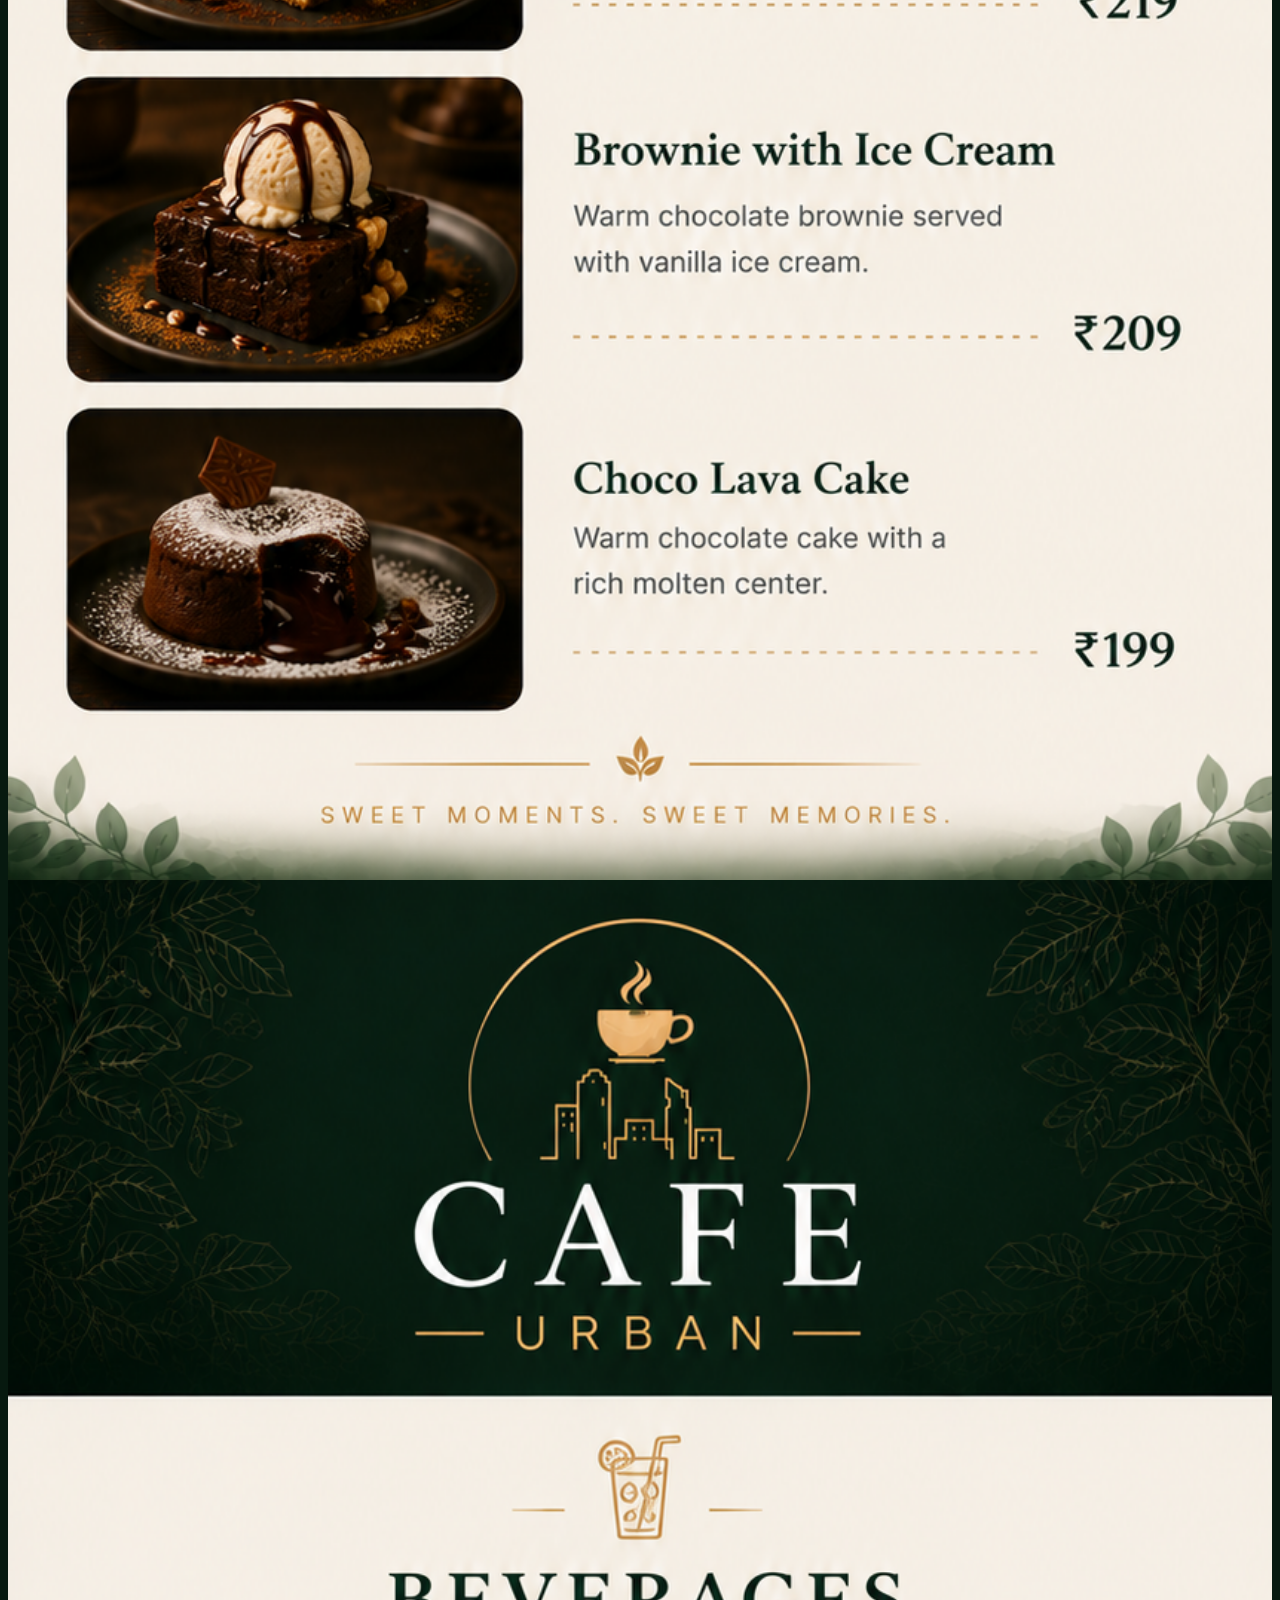
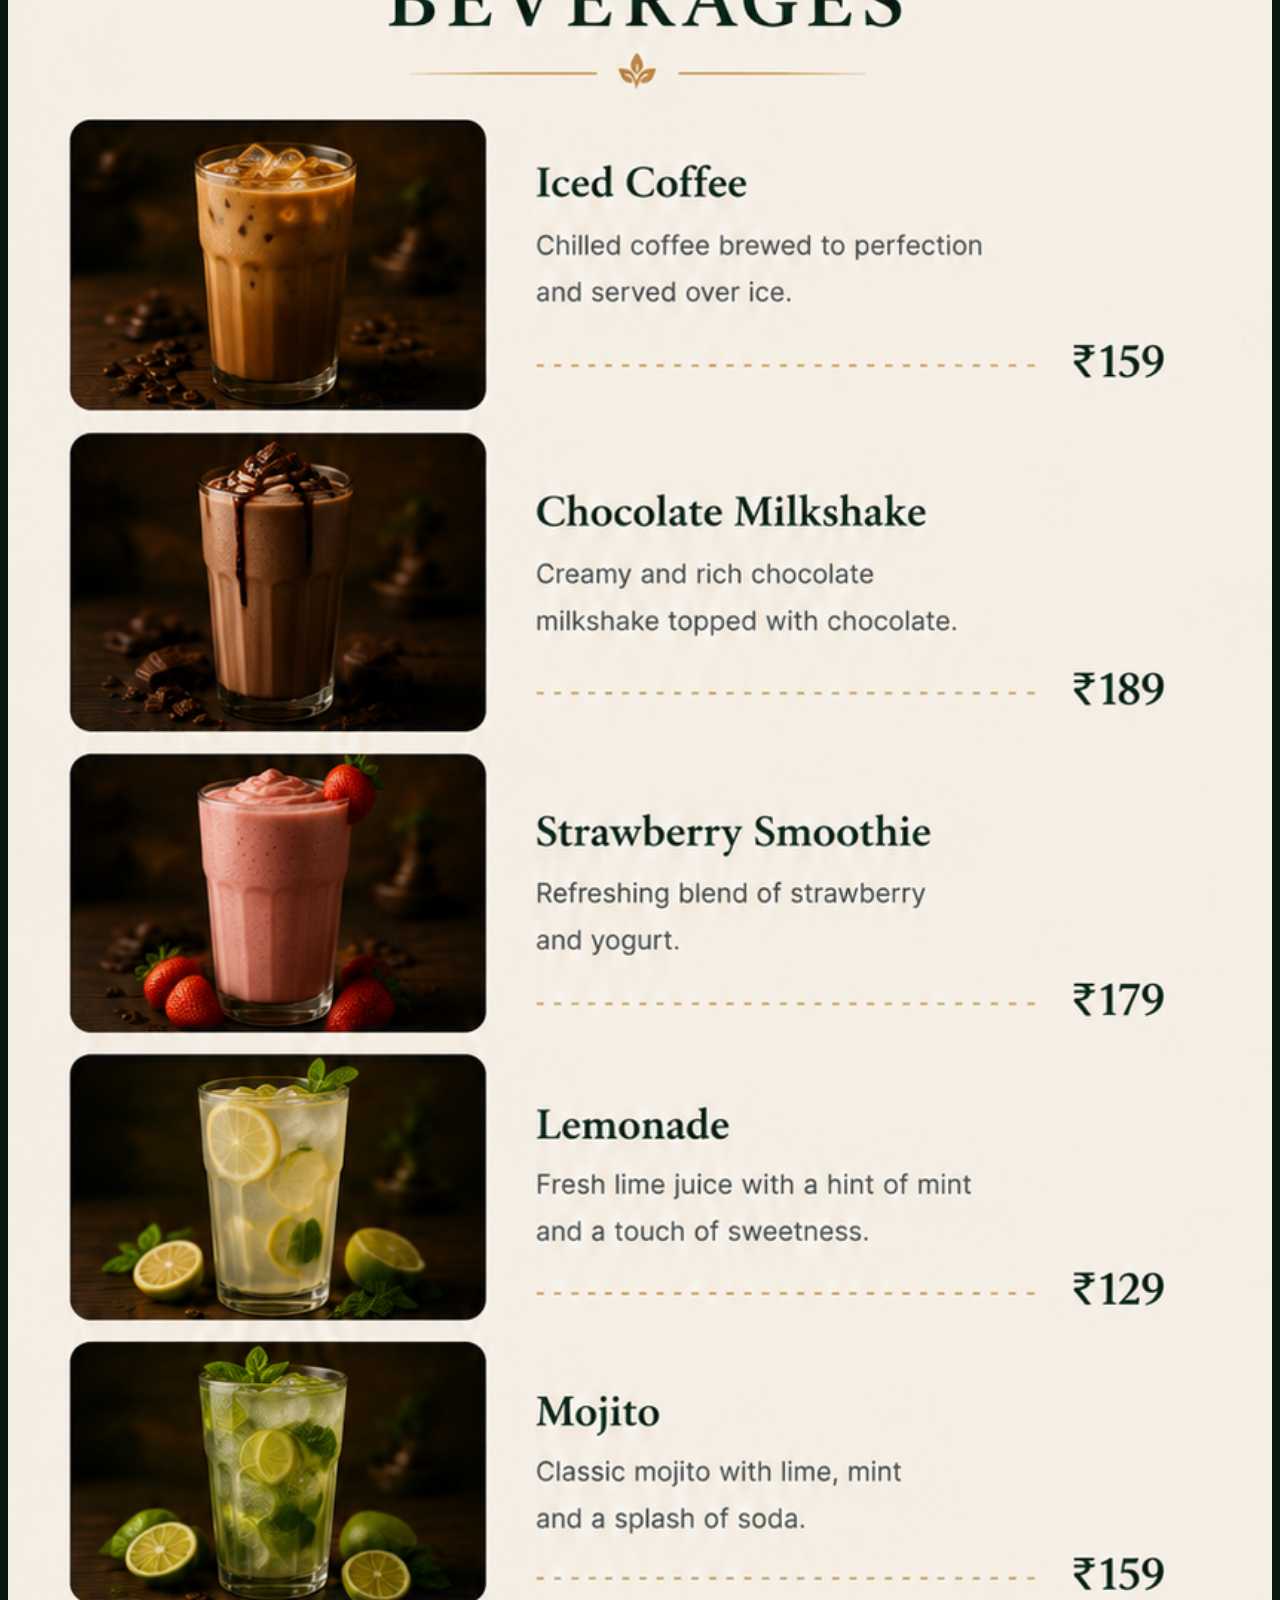
==== commit 0e0985d7: "Add files via upload" ====
--- a/index.html
+++ b/index.html
@@ -1,77 +1,53 @@
 <!DOCTYPE html>
 <html lang="en">
+<head>
+    <meta charset="UTF-8">
+    <meta name="viewport" content="width=device-width, initial-scale=1.0">
+    <title>Cafe Urban</title>
 
-<head>
+    <link rel="stylesheet" href="style.css">
 
-<meta charset="UTF-8">
-
-<meta name="viewport"
-content="width=device-width, initial-scale=1.0">
-
-<title>Cafe Urban</title>
-
-<link rel="stylesheet" href="style.css">
-
-<link rel="preconnect" href="https://fonts.googleapis.com">
-
-<link href="https://fonts.googleapis.com/css2?family=Cormorant+Garamond:wght@400;700&family=Poppins:wght@300;400;500&display=swap" rel="stylesheet">
-
+    <link rel="preconnect" href="https://fonts.googleapis.com">
+    <link href="https://fonts.googleapis.com/css2?family=Cormorant+Garamond:wght@400;700&family=Poppins:wght@300;400;500&display=swap" rel="stylesheet">
 </head>
 
 <body>
 
 <header class="hero">
 
-<img src="images/hero.png" alt="Cafe Urban">
+    <img src="hero.png" alt="Cafe Urban">
 
-<div class="overlay">
-
-<button onclick="scrollMenu()">
-
-Browse Menu
-
-</button>
-
-</div>
+    <div class="overlay">
+        <button onclick="scrollMenu()">Browse Menu</button>
+    </div>
 
 </header>
 
 <section id="menu">
 
-<div class="category">
+    <div class="category">
+        <img src="coffee.png" alt="Coffee Menu">
+    </div>
 
-<img src="hero.png">
+    <div class="category">
+        <img src="pizza.png" alt="Pizza Menu">
+    </div>
 
-</div>
+    <div class="category">
+        <img src="pasta.png" alt="Pasta Menu">
+    </div>
 
-<div class="category">
+    <div class="category">
+        <img src="desserts.png" alt="Desserts Menu">
+    </div>
 
-<img src="pizza.png">
-
-</div>
-
-<div class="category">
-
-<img src="pasta.png">
-
-</div>
-
-<div class="category">
-
-<img src="desserts.png">
-
-</div>
-
-<div class="category">
-
-<img src="beverages.png">
-
-</div>
+    <div class="category">
+        <img src="beverages.png" alt="Beverages Menu">
+    </div>
 
 </section>
 
 <script src="script.js"></script>
 
 </body>
-
-</html>
+</html>
